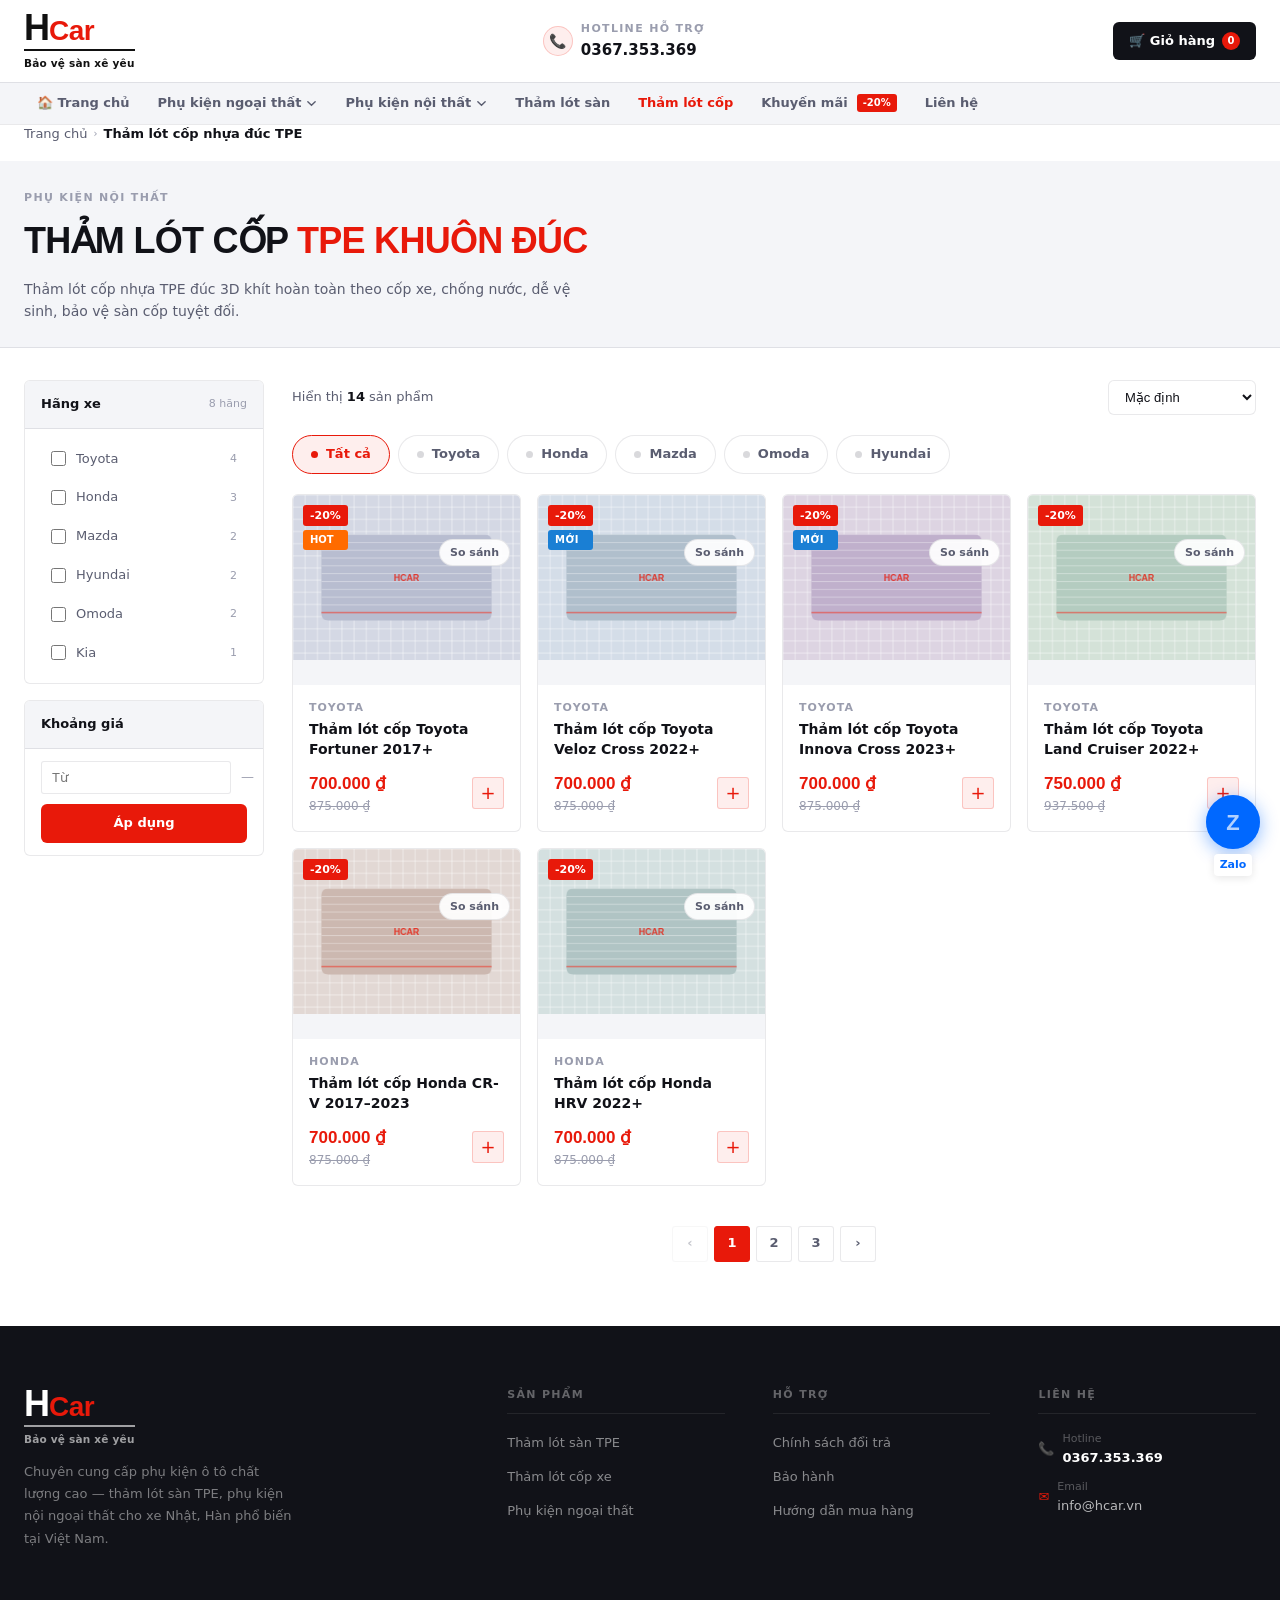
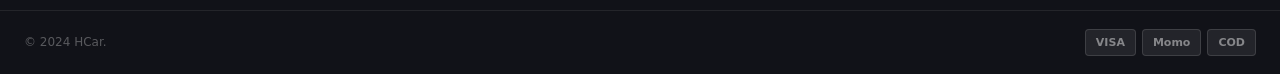
==== categories/tham-lot-cop-nhua-duc-tpe.html @ 47a34ccf "feat: implement all 8 feature improvements - #1/#6 Car finder widget on homepage: brand/model dropdo" ====
<!DOCTYPE html>
<html lang="vi">
<head>
  <meta charset="UTF-8">
  <meta name="viewport" content="width=device-width, initial-scale=1.0">
  <title>Thảm lót cốp nhựa đúc TPE — HCar</title>
  <link rel="stylesheet" href="../styles.css">
</head>
<body>

<header id="header">
  <div class="header-top">
    <a href="../index.html" class="logo"><div class="logo-wordmark"><span class="logo-h">H</span><span class="logo-car">Car</span></div><div class="logo-rule"></div><div class="logo-tagline">Bảo vệ sàn xê yêu</div></a>
    <div class="header-contact"><div class="header-contact-icon">📞</div><div><div class="label">Hotline hỗ trợ</div><strong>0367.353.369</strong></div></div>
    <div class="header-actions"><a href="#" class="btn-cart">🛒 Giỏ hàng <span class="cart-count">0</span></a></div>
  </div>
  <nav class="nav-bar">
    <div class="nav-inner">
      <div class="nav-item"><a href="../index.html" class="nav-link">🏠 Trang chủ</a></div>
      <div class="nav-item">
        <a href="../categories/phu-kien-ngoai-that-o-to.html" class="nav-link">Phụ kiện ngoại thất <svg class="nav-chevron" width="11" height="11" viewBox="0 0 12 12" fill="none" stroke="currentColor" stroke-width="1.5" stroke-linecap="round"><path d="M2 4l4 4 4-4"/></svg></a>
        <div class="nav-dropdown"><a href="../categories/phu-kien-ngoai-that-o-to.html"><span class="brand-dot"></span>Tất cả ngoại thất</a><a href="#"><span class="brand-dot"></span>Bộ body kit</a><a href="#"><span class="brand-dot"></span>Đèn LED ngoại thất</a></div>
      </div>
      <div class="nav-item">
        <a href="../categories/tham-lot-san-nhua-duc-tpe.html" class="nav-link">Phụ kiện nội thất <svg class="nav-chevron" width="11" height="11" viewBox="0 0 12 12" fill="none" stroke="currentColor" stroke-width="1.5" stroke-linecap="round"><path d="M2 4l4 4 4-4"/></svg></a>
        <div class="nav-dropdown"><a href="../categories/tham-lot-san-nhua-duc-tpe.html"><span class="brand-dot"></span>Thảm lót sàn TPE</a><a href="../categories/tham-lot-cop-nhua-duc-tpe.html"><span class="brand-dot"></span>Thảm lót cốp xe</a><a href="#"><span class="brand-dot"></span>Bọc vô-lăng & ghế</a></div>
      </div>
      <div class="nav-item"><a href="../categories/tham-lot-san-nhua-duc-tpe.html" class="nav-link">Thảm lót sàn</a></div>
      <div class="nav-item"><a href="../categories/tham-lot-cop-nhua-duc-tpe.html" class="nav-link active">Thảm lót cốp</a></div>
      <div class="nav-item"><a href="#" class="nav-link">Khuyến mãi <span class="nav-sale-badge">-20%</span></a></div>
      <div class="nav-item"><a href="#" class="nav-link">Liên hệ</a></div>
    </div>
  </nav>
</header>

<main class="page-body">
  <div class="container">
    <nav class="breadcrumb">
      <a href="../index.html">Trang chủ</a><span class="breadcrumb-sep">›</span>
      <span class="breadcrumb-current">Thảm lót cốp nhựa đúc TPE</span>
    </nav>
  </div>

  <div style="background:var(--surface);border-bottom:1.5px solid var(--border);padding:28px 0 24px;">
    <div class="container">
      <div class="label" style="margin-bottom:6px;">Phụ kiện nội thất</div>
      <h1 style="font-family:'Arial Black',sans-serif;font-weight:900;font-size:clamp(24px,3vw,36px);letter-spacing:-0.02em;text-transform:uppercase;color:var(--text);">
        Thảm lót cốp <span style="color:var(--accent);">TPE khuôn đúc</span>
      </h1>
      <p style="color:var(--text-dim);font-size:14px;margin-top:8px;max-width:560px;">
        Thảm lót cốp nhựa TPE đúc 3D khít hoàn toàn theo cốp xe, chống nước, dễ vệ sinh, bảo vệ sàn cốp tuyệt đối.
      </p>
    </div>
  </div>

  <div class="section" style="padding-top:32px;">
    <div class="category-layout">
      <aside class="sidebar">
        <div class="sidebar-block">
          <div class="sidebar-block-head">Hãng xe <span style="font-size:11px;color:var(--text-faint);font-weight:400;">8 hãng</span></div>
          <div class="sidebar-block-body">
            <div class="filter-list" id="brand-filter">
              <label class="filter-item"><input type="checkbox" value="Toyota"> Toyota <span class="filter-count">4</span></label>
              <label class="filter-item"><input type="checkbox" value="Honda"> Honda <span class="filter-count">3</span></label>
              <label class="filter-item"><input type="checkbox" value="Mazda"> Mazda <span class="filter-count">2</span></label>
              <label class="filter-item"><input type="checkbox" value="Hyundai"> Hyundai <span class="filter-count">2</span></label>
              <label class="filter-item"><input type="checkbox" value="Omoda"> Omoda <span class="filter-count">2</span></label>
              <label class="filter-item"><input type="checkbox" value="Kia"> Kia <span class="filter-count">1</span></label>
            </div>
          </div>
        </div>
        <div class="sidebar-block">
          <div class="sidebar-block-head">Khoảng giá</div>
          <div class="sidebar-block-body">
            <div class="price-range">
              <input type="number" class="price-input" placeholder="Từ">
              <span class="price-sep">—</span>
              <input type="number" class="price-input" placeholder="Đến">
            </div>
            <button class="btn-filter">Áp dụng</button>
          </div>
        </div>
      </aside>

      <div>
        <div class="category-toolbar">
          <div class="result-count">Hiển thị <strong id="product-count">8</strong> sản phẩm</div>
          <select class="sort-select" id="sort-select">
            <option value="default">Mặc định</option><option value="price-asc">Giá: Thấp → Cao</option><option value="price-desc">Giá: Cao → Thấp</option><option value="newest">Mới nhất</option><option value="popular">Bán chạy nhất</option>
          </select>
        </div>
        <div style="display:flex;gap:8px;flex-wrap:wrap;margin-bottom:20px;" id="brand-chips">
          <button class="brand-chip active" onclick="filterBrand(this,'all')"><span class="dot"></span>Tất cả</button>
          <button class="brand-chip" onclick="filterBrand(this,'Toyota')"><span class="dot"></span>Toyota</button>
          <button class="brand-chip" onclick="filterBrand(this,'Honda')"><span class="dot"></span>Honda</button>
          <button class="brand-chip" onclick="filterBrand(this,'Mazda')"><span class="dot"></span>Mazda</button>
          <button class="brand-chip" onclick="filterBrand(this,'Omoda')"><span class="dot"></span>Omoda</button>
          <button class="brand-chip" onclick="filterBrand(this,'Hyundai')"><span class="dot"></span>Hyundai</button>
        </div>
        <div class="products-grid" id="cop-grid"></div>
        <div class="pagination" id="pagination"></div>
      </div>
    </div>
  </div>
</main>

<footer id="footer">
  <div class="footer-main">
    <div class="footer-brand">
      <a href="../index.html" class="logo footer-logo"><div class="logo-wordmark"><span class="logo-h">H</span><span class="logo-car">Car</span></div><div class="logo-rule"></div><div class="logo-tagline">Bảo vệ sàn xê yêu</div></a>
      <p>Chuyên cung cấp phụ kiện ô tô chất lượng cao — thảm lót sàn TPE, phụ kiện nội ngoại thất cho xe Nhật, Hàn phổ biến tại Việt Nam.</p>
    </div>
    <div class="footer-col"><h4>Sản phẩm</h4><ul><li><a href="../categories/tham-lot-san-nhua-duc-tpe.html">Thảm lót sàn TPE</a></li><li><a href="../categories/tham-lot-cop-nhua-duc-tpe.html">Thảm lót cốp xe</a></li><li><a href="../categories/phu-kien-ngoai-that-o-to.html">Phụ kiện ngoại thất</a></li></ul></div>
    <div class="footer-col"><h4>Hỗ trợ</h4><ul><li><a href="#">Chính sách đổi trả</a></li><li><a href="#">Bảo hành</a></li><li><a href="#">Hướng dẫn mua hàng</a></li></ul></div>
    <div class="footer-col"><h4>Liên hệ</h4><ul><li><div class="footer-contact-row"><span class="icon">📞</span><div><div class="lbl">Hotline</div><strong>0367.353.369</strong></div></div></li><li><div class="footer-contact-row"><span class="icon">✉️</span><div><div class="lbl">Email</div>info@hcar.vn</div></div></li></ul></div>
  </div>
  <div class="footer-bottom"><div class="footer-bottom-inner"><div class="footer-copy">© 2024 HCar.</div><div class="footer-badges"><span class="payment-badge">VISA</span><span class="payment-badge">Momo</span><span class="payment-badge">COD</span></div></div></div>
</footer>

<script>
const PRODUCTS=[
  {name:'Thảm lót cốp Toyota Fortuner 2017+',brand:'Toyota',priceNum:700000,price:'700.000',old:'875.000',sale:20,hot:true,newBadge:false,slug:'tham-lot-cop-nhua-duc-tpe-toyota-fortuner'},
  {name:'Thảm lót cốp Toyota Veloz Cross 2022+',brand:'Toyota',priceNum:700000,price:'700.000',old:'875.000',sale:20,hot:false,newBadge:true,slug:'tham-lot-cop-nhua-duc-tpe-toyota-veloz-cross'},
  {name:'Thảm lót cốp Toyota Innova Cross 2023+',brand:'Toyota',priceNum:700000,price:'700.000',old:'875.000',sale:20,hot:false,newBadge:true,slug:'tham-lot-cop-nhua-duc-tpe-toyota-innova-cross'},
  {name:'Thảm lót cốp Toyota Land Cruiser 2022+',brand:'Toyota',priceNum:750000,price:'750.000',old:'937.500',sale:20,hot:false,newBadge:false,slug:'tham-lot-cop-nhua-duc-tpe-toyota-land-cruiser'},
  {name:'Thảm lót cốp Honda CR-V 2017–2023',brand:'Honda',priceNum:700000,price:'700.000',old:'875.000',sale:20,hot:false,newBadge:false,slug:'tham-lot-cop-nhua-duc-tpe-honda-crv'},
  {name:'Thảm lót cốp Honda HRV 2022+',brand:'Honda',priceNum:700000,price:'700.000',old:'875.000',sale:20,hot:false,newBadge:false,slug:'tham-lot-cop-nhua-duc-tpe-honda-hrv'},
  {name:'Thảm lót cốp Honda City 2021+',brand:'Honda',priceNum:650000,price:'650.000',old:'812.500',sale:20,hot:false,newBadge:true,slug:'tham-lot-cop-nhua-duc-tpe-honda-city'},
  {name:'Thảm lót cốp Mazda CX-5 2018–2024',brand:'Mazda',priceNum:700000,price:'700.000',old:'875.000',sale:20,hot:false,newBadge:false,slug:'tham-lot-cop-nhua-duc-tpe-mazda-cx5'},
  {name:'Thảm lót cốp Mazda CX-8 2019+',brand:'Mazda',priceNum:750000,price:'750.000',old:'937.500',sale:20,hot:false,newBadge:false,slug:'tham-lot-cop-nhua-duc-tpe-mazda-cx8'},
  {name:'Thảm lót cốp Hyundai Tucson NX4',brand:'Hyundai',priceNum:700000,price:'700.000',old:'875.000',sale:20,hot:false,newBadge:true,slug:'tham-lot-cop-nhua-duc-tpe-hyundai-tucson'},
  {name:'Thảm lót cốp Hyundai Santa Fe 2021+',brand:'Hyundai',priceNum:700000,price:'700.000',old:'875.000',sale:20,hot:false,newBadge:false,slug:'tham-lot-cop-nhua-duc-tpe-hyundai-santa-fe'},
  {name:'Thảm lót cốp Omoda C5 2023+',brand:'Omoda',priceNum:700000,price:'700.000',old:'875.000',sale:20,hot:false,newBadge:true,slug:'tham-lot-cop-nhua-duc-tpe-omoda-c5'},
  {name:'Thảm ốp lưng Omoda C5 2023+',brand:'Omoda',priceNum:700000,price:'700.000',old:'875.000',sale:20,hot:false,newBadge:true,slug:'tham-op-lung-nhua-duc-tpe-omoda-c5'},
  {name:'Thảm lót cốp Kia Sportage NQ5 2023+',brand:'Kia',priceNum:700000,price:'700.000',old:'875.000',sale:20,hot:false,newBadge:true,slug:'tham-lot-cop-nhua-duc-tpe-kia-sportage'},
];
const PAGE_SIZE=6;
const COLORS=[['#D4D8E4','#B8BDD0'],['#D4DDE8','#B0BFCC'],['#DDD4E2','#C0B0CC'],['#D4E2D8','#B4CCC0'],['#E2D8D4','#CCB8B0'],['#D4E0E0','#B0C4C4'],['#E2D4D4','#CCB0B0'],['#D4D8E8','#B4BCCC'],['#E4D8D4','#CCB4B0'],['#D8E4D4','#B4CCA8'],['#D8D4E4','#B8B0CC'],['#E4E4D4','#CCCCA8'],['#D4E4E4','#B0CCCC'],['#E4D4E4','#CCB0CC']];
function drawMat(c,cols){const ctx=c.getContext('2d');const W=c.width,H=c.height;const[bg,mat]=cols;ctx.fillStyle=bg;ctx.fillRect(0,0,W,H);ctx.strokeStyle='rgba(255,255,255,0.5)';ctx.lineWidth=1;for(let x=0;x<W;x+=14){ctx.beginPath();ctx.moveTo(x,0);ctx.lineTo(x,H);ctx.stroke();}for(let y=0;y<H;y+=14){ctx.beginPath();ctx.moveTo(0,y);ctx.lineTo(W,y);ctx.stroke();}const rw=W*.75,rh=H*.52,rx=(W-rw)/2,ry=(H-rh)/2,r=8;ctx.beginPath();ctx.moveTo(rx+r,ry);ctx.lineTo(rx+rw-r,ry);ctx.quadraticCurveTo(rx+rw,ry,rx+rw,ry+r);ctx.lineTo(rx+rw,ry+rh-r);ctx.quadraticCurveTo(rx+rw,ry+rh,rx+rw-r,ry+rh);ctx.lineTo(rx+r,ry+rh);ctx.quadraticCurveTo(rx,ry+rh,rx,ry+rh-r);ctx.lineTo(rx,ry+r);ctx.quadraticCurveTo(rx,ry,rx+r,ry);ctx.closePath();ctx.fillStyle=mat;ctx.fill();ctx.save();ctx.clip();ctx.strokeStyle='rgba(255,255,255,0.4)';ctx.lineWidth=1;for(let y2=ry;y2<ry+rh;y2+=9){ctx.beginPath();ctx.moveTo(rx,y2);ctx.lineTo(rx+rw,y2);ctx.stroke();}ctx.restore();ctx.strokeStyle='rgba(232,25,10,0.6)';ctx.lineWidth=1.5;ctx.stroke();ctx.fillStyle='rgba(232,25,10,0.8)';ctx.font='bold 10px Arial Black,sans-serif';ctx.textAlign='center';ctx.fillText('HCAR',W/2,H/2+4);}

const grid=document.getElementById('cop-grid');
const pagDiv=document.getElementById('pagination');
let selectedBrands=new Set();
let currentSort='default';
let priceMin=0,priceMax=Infinity;
let currentPage=1;
let compareList=[];

function getFiltered(){
  let list=PRODUCTS.filter(p=>{
    const brandOk=selectedBrands.size===0||selectedBrands.has(p.brand);
    const priceOk=p.priceNum>=priceMin&&p.priceNum<=priceMax;
    return brandOk&&priceOk;
  });
  if(currentSort==='price-asc') list=[...list].sort((a,b)=>a.priceNum-b.priceNum);
  else if(currentSort==='price-desc') list=[...list].sort((a,b)=>b.priceNum-a.priceNum);
  else if(currentSort==='newest') list=[...list].sort((a,b)=>(b.newBadge?1:0)-(a.newBadge?1:0));
  else if(currentSort==='popular') list=[...list].sort((a,b)=>(b.hot?1:0)-(a.hot?1:0));
  return list;
}

function renderPage(page){
  currentPage=page;
  const filtered=getFiltered();
  const totalPages=Math.max(1,Math.ceil(filtered.length/PAGE_SIZE));
  if(currentPage>totalPages) currentPage=totalPages;
  const slice=filtered.slice((currentPage-1)*PAGE_SIZE,currentPage*PAGE_SIZE);
  grid.innerHTML='';
  slice.forEach((p,i)=>{
    const card=document.createElement('a');card.className='product-card';card.href='../products/san-pham.html?slug='+p.slug;card.setAttribute('aria-label',p.name);
    card.innerHTML=`<div class="product-img"><canvas width="260" height="190" aria-hidden="true"></canvas><div class="badge-wrap"><span class="badge-sale">-${p.sale}%</span>${p.hot?'<span class="badge-hot">HOT</span>':''}${p.newBadge?'<span class="badge-new">MỚI</span>':''}</div></div><div class="product-body"><div class="product-brand">${p.brand}</div><div class="product-name">${p.name}</div><div class="product-price-row"><div><div class="p-price-main">${p.price} ₫</div><div class="p-price-old">${p.old} ₫</div></div><button class="btn-add" onclick="event.preventDefault();this.textContent='✓';this.style.background='var(--accent)';this.style.color='#fff';setTimeout(()=>{this.textContent='+';this.style.background='';this.style.color='';},1200)">+</button></div></div>`;
    grid.appendChild(card);const cv=card.querySelector('canvas');cv.width=260;cv.height=190;drawMat(cv,COLORS[((currentPage-1)*PAGE_SIZE+i)%COLORS.length]);
    const cmpW=document.createElement('div');cmpW.className='card-compare-wrap';
    const cmpCb=document.createElement('input');cmpCb.type='checkbox';cmpCb.className='card-compare-check';cmpCb.id='cmp-'+p.slug;cmpCb.checked=compareList.some(c=>c.slug===p.slug);
    cmpCb.addEventListener('change',()=>toggleCompare(p.slug,p.name,p.price));cmpCb.addEventListener('click',e=>e.stopPropagation());
    const cmpLbl=document.createElement('label');cmpLbl.className='card-compare-label';cmpLbl.setAttribute('for','cmp-'+p.slug);cmpLbl.textContent='So sánh';cmpLbl.addEventListener('click',e=>e.stopPropagation());
    cmpW.appendChild(cmpCb);cmpW.appendChild(cmpLbl);card.appendChild(cmpW);
  });
  document.getElementById('product-count').textContent=filtered.length;
  renderPagination(totalPages);
  window.scrollTo({top:document.getElementById('cop-grid').getBoundingClientRect().top+window.scrollY-100,behavior:'smooth'});
}

function renderPagination(totalPages){
  pagDiv.innerHTML='';
  const prev=document.createElement('button');prev.className='page-btn';prev.textContent='‹';
  prev.disabled=currentPage===1;prev.onclick=()=>renderPage(currentPage-1);pagDiv.appendChild(prev);
  const maxShow=5,half=Math.floor(maxShow/2);
  let start=Math.max(1,currentPage-half),end=Math.min(totalPages,start+maxShow-1);
  if(end-start<maxShow-1) start=Math.max(1,end-maxShow+1);
  if(start>1){const b=document.createElement('button');b.className='page-btn';b.textContent='1';b.onclick=()=>renderPage(1);pagDiv.appendChild(b);if(start>2){const e=document.createElement('span');e.className='page-btn';e.textContent='…';e.style.pointerEvents='none';pagDiv.appendChild(e);}}
  for(let i=start;i<=end;i++){const b=document.createElement('button');b.className='page-btn'+(i===currentPage?' active':'');b.textContent=i;const pg=i;b.onclick=()=>renderPage(pg);pagDiv.appendChild(b);}
  if(end<totalPages){if(end<totalPages-1){const e=document.createElement('span');e.className='page-btn';e.textContent='…';e.style.pointerEvents='none';pagDiv.appendChild(e);}const b=document.createElement('button');b.className='page-btn';b.textContent=totalPages;b.onclick=()=>renderPage(totalPages);pagDiv.appendChild(b);}
  const next=document.createElement('button');next.className='page-btn';next.textContent='›';
  next.disabled=currentPage===totalPages;next.onclick=()=>renderPage(currentPage+1);pagDiv.appendChild(next);
}

function syncChips(){
  document.querySelectorAll('#brand-chips .brand-chip').forEach(btn=>{
    if(selectedBrands.size===0) btn.classList.toggle('active',btn.dataset.brand==='all');
    else if(selectedBrands.size===1) btn.classList.toggle('active',selectedBrands.has(btn.dataset.brand));
    else btn.classList.remove('active');
  });
}

function filterBrand(btn,brand){
  if(brand==='all'){selectedBrands.clear();document.querySelectorAll('#brand-filter input').forEach(cb=>cb.checked=false);}
  else{selectedBrands.clear();selectedBrands.add(brand);document.querySelectorAll('#brand-filter input').forEach(cb=>{cb.checked=cb.value===brand;});}
  syncChips();renderPage(1);
}

document.querySelectorAll('#brand-chips .brand-chip').forEach(btn=>{
  const m=btn.getAttribute('onclick').match(/'([^']+)'\)$/);
  btn.dataset.brand=m?m[1]:'all';
});

document.querySelectorAll('#brand-filter input').forEach(cb=>{
  cb.addEventListener('change',()=>{
    if(cb.checked) selectedBrands.add(cb.value); else selectedBrands.delete(cb.value);
    syncChips();renderPage(1);
  });
});

document.getElementById('sort-select').addEventListener('change',function(){currentSort=this.value;renderPage(1);});

document.querySelector('.btn-filter').addEventListener('click',()=>{
  const inputs=document.querySelectorAll('.price-input');
  priceMin=parseInt(inputs[0].value.replace(/\./g,''))||0;
  priceMax=parseInt(inputs[1].value.replace(/\./g,''))||Infinity;
  renderPage(1);
});

renderPage(1);
const header=document.getElementById('header');
window.addEventListener('scroll',()=>header.classList.toggle('scrolled',window.scrollY>40),{passive:true});

/* #5 Comparison */
function toggleCompare(slug,name,price){
  const idx=compareList.findIndex(c=>c.slug===slug);
  if(idx>=0){compareList.splice(idx,1);}
  else{if(compareList.length>=3){alert('Chỉ so sánh tối đa 3 sản phẩm');const cb=document.getElementById('cmp-'+slug);if(cb)cb.checked=false;return;}compareList.push({slug,name,price});}
  updateCompareBar();
}
function updateCompareBar(){
  const bar=document.getElementById('compare-bar');if(!bar)return;
  if(compareList.length===0){bar.style.display='none';return;}
  bar.style.display='flex';
  document.getElementById('compare-slots').innerHTML=compareList.map(c=>`<div class="compare-slot">${c.name.slice(0,35)}&hellip;<button onclick="event.stopPropagation();removeCmp('${c.slug}')" style="margin-left:6px;background:none;border:none;cursor:pointer;color:#aaa;font-size:14px;padding:0;">×</button></div>`).join('');
}
function removeCmp(slug){compareList=compareList.filter(c=>c.slug!==slug);const cb=document.getElementById('cmp-'+slug);if(cb)cb.checked=false;updateCompareBar();}
function clearCompare(){compareList=[];document.querySelectorAll('.card-compare-check').forEach(cb=>cb.checked=false);updateCompareBar();}
function openCompareModal(){
  if(compareList.length<2){alert('Chọn ít nhất 2 sản phẩm để so sánh');return;}
  const prods=compareList.map(c=>PRODUCTS.find(p=>p.slug===c.slug)).filter(Boolean);
  const fields=[['Hãng xe',p=>p.brand],['Giá bán',p=>p.price+' ₫'],['Giá gốc',p=>p.old+' ₫'],['Đánh giá',p=>p.rating],['Đã bán',p=>p.sold]];
  const thead='<tr><th>Thông số</th>'+prods.map(p=>`<th><a href="../products/san-pham.html?slug=${p.slug}" style="color:var(--accent);text-decoration:none;font-size:13px;">${p.name.slice(0,40)}</a></th>`).join('')+'</tr>';
  const tbody=fields.map(([lbl,fn])=>`<tr><td><strong>${lbl}</strong></td>${prods.map(p=>`<td>${fn(p)}</td>`).join('')}</tr>`).join('');
  document.getElementById('compare-table-wrap').innerHTML=`<div style="overflow-x:auto"><table class="compare-table"><thead>${thead}</thead><tbody>${tbody}</tbody></table></div>`;
  document.getElementById('compare-modal').style.display='flex';
}
function closeCompareModal(){document.getElementById('compare-modal').style.display='none';}
</script>

<!-- #5 Compare Bar -->
<div class="compare-bar" id="compare-bar" style="display:none;">
  <div style="display:flex;gap:8px;align-items:center;flex:1;overflow-x:auto;min-width:0;">
    <span style="font-weight:700;font-size:13px;white-space:nowrap;">So sánh:</span>
    <div id="compare-slots" style="display:flex;gap:8px;flex-wrap:wrap;"></div>
  </div>
  <button class="compare-btn" onclick="openCompareModal()">So sánh →</button>
  <button onclick="clearCompare()" style="background:none;border:none;color:#aaa;font-size:22px;cursor:pointer;padding:0 4px;line-height:1;">×</button>
</div>

<!-- #5 Compare Modal -->
<div class="compare-modal-overlay" id="compare-modal" style="display:none;" onclick="if(event.target===this) closeCompareModal()">
  <div style="background:#fff;border-radius:16px;padding:28px;max-width:860px;width:100%;max-height:85vh;overflow-y:auto;position:relative;">
    <button onclick="closeCompareModal()" style="position:absolute;top:12px;right:16px;background:none;border:none;font-size:22px;cursor:pointer;color:#aaa;">×</button>
    <h3 style="font-size:18px;font-weight:900;margin:0 0 20px;font-family:'Arial Black',sans-serif;">So sánh sản phẩm</h3>
    <div id="compare-table-wrap"></div>
  </div>
</div>

<!-- #7 Zalo Widget -->
<a href="https://zalo.me/0367353369" target="_blank" rel="noopener" class="zalo-float" aria-label="Chat Zalo với HCar">
  <div class="zalo-float-pulse"></div>
  <div class="zalo-float-btn">Z</div>
  <div class="zalo-float-label">Zalo</div>
</a>
</body>
</html>
---- styles.css ----
/* ══════════════════════════════════════════════
   HCAR — Shared Stylesheet
   ══════════════════════════════════════════════ */

/* ── TOKENS ─────────────────────────────────── */
:root {
  --ground:       #FFFFFF;
  --surface:      #F4F5F8;
  --surface-hi:   #EAEDF4;
  --text:         #111218;
  --text-dim:     #5A5D70;
  --text-faint:   #9A9DAE;
  --accent:       #E8190A;
  --accent-glow:  rgba(232,25,10,0.13);
  --accent-dim:   rgba(232,25,10,0.07);
  --teal:         #1A7FD4;
  --orange:       #FF6B00;
  --border:       rgba(17,18,36,0.09);
  --border-hi:    rgba(17,18,36,0.16);
  --radius-sm:    3px;
  --radius:       6px;
  --radius-lg:    12px;
  --ease:         cubic-bezier(.25,.46,.45,.94);
  --shadow-card:  0 2px 12px rgba(17,18,36,0.08);
  --shadow-hover: 0 8px 28px rgba(17,18,36,0.14);
}

/* ── RESET ───────────────────────────────────── */
*, *::before, *::after { box-sizing: border-box; margin: 0; padding: 0; }
html { scroll-behavior: smooth; }
body {
  background: var(--ground);
  color: var(--text);
  font-family: -apple-system, 'Segoe UI', system-ui, sans-serif;
  font-size: 15px;
  line-height: 1.6;
  overflow-x: hidden;
}
a { color: inherit; text-decoration: none; }
img { max-width: 100%; display: block; }
button { cursor: pointer; border: none; background: none; font: inherit; color: inherit; }
ul { list-style: none; }
:focus-visible { outline: 2px solid var(--accent); outline-offset: 3px; }
::-webkit-scrollbar { width: 6px; background: var(--surface); }
::-webkit-scrollbar-thumb { background: var(--surface-hi); border-radius: 3px; }
@media (prefers-reduced-motion: reduce) {
  *, *::before, *::after { animation: none !important; transition: none !important; }
}

/* ── TYPOGRAPHY UTILITIES ────────────────────── */
.label {
  font-size: 11px;
  font-weight: 700;
  letter-spacing: 0.12em;
  text-transform: uppercase;
  color: var(--text-faint);
}

/* ── LOGO ─────────────────────────────────────── */
.logo {
  display: inline-flex;
  flex-direction: column;
  align-items: flex-start;
  text-decoration: none;
  flex-shrink: 0;
}
.logo-wordmark { display: flex; align-items: baseline; line-height: 1; }
.logo-h {
  font-family: 'Arial Black', Impact, sans-serif;
  font-weight: 900;
  font-size: 36px;
  color: #111111;
  letter-spacing: -1px;
  line-height: 1;
}
.logo-car {
  font-family: 'Arial Black', Impact, sans-serif;
  font-weight: 900;
  font-size: 28px;
  color: var(--accent);
  letter-spacing: -0.5px;
  line-height: 1;
}
.logo-rule { width: 100%; height: 2px; background: #111111; margin: 3px 0 4px; }
.logo-tagline {
  font-size: 10.5px;
  font-weight: 700;
  color: #111111;
  letter-spacing: 0.02em;
  text-align: center;
  width: 100%;
}

/* ── BUTTONS ──────────────────────────────────── */
.btn-primary {
  display: inline-flex;
  align-items: center;
  gap: 8px;
  background: var(--accent);
  color: #fff;
  padding: 13px 26px;
  border-radius: var(--radius);
  font-size: 14px;
  font-weight: 800;
  letter-spacing: 0.03em;
  text-transform: uppercase;
  transition: transform 0.2s var(--ease), box-shadow 0.2s var(--ease);
}
.btn-primary:hover {
  transform: translateY(-2px);
  box-shadow: 0 8px 24px rgba(232,25,10,0.35);
}
.btn-secondary {
  display: inline-flex;
  align-items: center;
  gap: 8px;
  background: transparent;
  color: var(--text);
  padding: 12px 24px;
  border-radius: var(--radius);
  border: 1.5px solid var(--border-hi);
  font-size: 14px;
  font-weight: 600;
  transition: border-color 0.2s, background 0.2s;
}
.btn-secondary:hover { border-color: var(--text-dim); background: var(--surface); }
.btn-outline-red {
  display: inline-flex;
  align-items: center;
  gap: 8px;
  background: transparent;
  color: var(--accent);
  padding: 11px 22px;
  border-radius: var(--radius);
  border: 1.5px solid var(--accent);
  font-size: 14px;
  font-weight: 700;
  transition: background 0.2s, color 0.2s;
}
.btn-outline-red:hover { background: var(--accent); color: #fff; }

/* ── BADGES ───────────────────────────────────── */
.badge-sale {
  display: inline-block;
  background: var(--accent);
  color: #fff;
  font-size: 11px;
  font-weight: 800;
  padding: 2px 7px;
  border-radius: 3px;
}
.badge-new {
  display: inline-block;
  background: var(--teal);
  color: #fff;
  font-size: 10px;
  font-weight: 800;
  padding: 2px 7px;
  border-radius: 3px;
  letter-spacing: 0.05em;
}
.badge-hot {
  display: inline-block;
  background: var(--orange);
  color: #fff;
  font-size: 10px;
  font-weight: 800;
  padding: 2px 7px;
  border-radius: 3px;
}

/* ── HEADER ───────────────────────────────────── */
#header {
  position: fixed;
  top: 0; left: 0; right: 0;
  z-index: 100;
  background: rgba(255,255,255,0.96);
  backdrop-filter: blur(12px);
  border-bottom: 1px solid var(--border);
  transition: box-shadow 0.3s var(--ease);
}
#header.scrolled { box-shadow: 0 4px 20px rgba(17,18,36,0.08); }
.header-top {
  display: flex;
  align-items: center;
  justify-content: space-between;
  max-width: 1280px;
  margin: 0 auto;
  padding: 10px 24px;
  gap: 24px;
}
.header-contact { display: flex; align-items: center; gap: 8px; font-size: 13px; color: var(--text-dim); }
.header-contact strong { color: var(--text); font-size: 15px; }
.header-contact-icon {
  width: 30px; height: 30px;
  background: var(--accent-dim);
  border: 1px solid rgba(232,25,10,0.2);
  border-radius: 50%;
  display: flex; align-items: center; justify-content: center;
  font-size: 14px;
}
.header-actions { display: flex; align-items: center; gap: 8px; }
.btn-cart {
  display: flex;
  align-items: center;
  gap: 7px;
  background: var(--text);
  color: #fff;
  padding: 9px 16px;
  border-radius: var(--radius);
  font-size: 13px;
  font-weight: 700;
  transition: background 0.2s;
  text-decoration: none;
}
.btn-cart:hover { background: var(--accent); }
.cart-count {
  background: var(--accent);
  color: #fff;
  width: 18px; height: 18px;
  border-radius: 50%;
  font-size: 10px;
  font-weight: 900;
  display: flex; align-items: center; justify-content: center;
  transition: background 0.2s;
}
.btn-cart:hover .cart-count { background: rgba(255,255,255,0.25); }

/* ── NAV ──────────────────────────────────────── */
.nav-bar { border-top: 1px solid var(--border); background: var(--surface); }
.nav-inner {
  max-width: 1280px;
  margin: 0 auto;
  padding: 0 24px;
  display: flex;
  align-items: center;
  gap: 2px;
}
.nav-item { position: relative; }
.nav-link {
  display: flex;
  align-items: center;
  gap: 5px;
  padding: 10px 13px;
  font-size: 13px;
  font-weight: 600;
  color: var(--text-dim);
  white-space: nowrap;
  transition: color 0.2s;
}
.nav-link:hover { color: var(--text); }
.nav-link.active { color: var(--accent); }
.nav-link .nav-chevron { transition: transform 0.2s; }
.nav-item:hover .nav-chevron { transform: rotate(180deg); }
.nav-dropdown {
  position: absolute;
  top: 100%; left: 0;
  min-width: 220px;
  background: var(--ground);
  border: 1px solid var(--border-hi);
  border-radius: var(--radius);
  box-shadow: 0 16px 40px rgba(17,18,36,0.14);
  opacity: 0;
  transform: translateY(-6px);
  pointer-events: none;
  transition: opacity 0.18s var(--ease), transform 0.18s var(--ease);
  z-index: 200;
  overflow: hidden;
}
.nav-item:hover .nav-dropdown { opacity: 1; transform: translateY(0); pointer-events: auto; }
.nav-dropdown a {
  display: flex;
  align-items: center;
  gap: 10px;
  padding: 10px 16px;
  font-size: 13px;
  color: var(--text-dim);
  border-bottom: 1px solid var(--border);
  transition: background 0.15s, color 0.15s;
}
.nav-dropdown a:last-child { border-bottom: none; }
.nav-dropdown a:hover { background: var(--accent-dim); color: var(--accent); }
.nav-dropdown .brand-dot {
  width: 6px; height: 6px;
  background: var(--accent);
  border-radius: 50%;
  flex-shrink: 0;
}
.nav-sale-badge {
  display: inline-block;
  background: var(--accent);
  color: #fff;
  font-size: 10px;
  font-weight: 800;
  padding: 1px 6px;
  border-radius: 3px;
  margin-left: 4px;
}

/* ── TRUST BAR ────────────────────────────────── */
.trust-bar { background: var(--text); padding: 13px 24px; }
.trust-inner {
  max-width: 1280px;
  margin: 0 auto;
  display: flex;
  align-items: center;
  justify-content: space-between;
  gap: 20px;
  flex-wrap: wrap;
}
.trust-item { display: flex; align-items: center; gap: 9px; font-size: 13px; font-weight: 600; color: rgba(255,255,255,0.85); }
.trust-icon {
  width: 30px; height: 30px;
  background: rgba(255,255,255,0.1);
  border-radius: var(--radius-sm);
  display: flex; align-items: center; justify-content: center;
  font-size: 15px; flex-shrink: 0;
}
.trust-sep { width: 1px; height: 26px; background: rgba(255,255,255,0.12); }
@media (max-width: 700px) { .trust-sep { display: none; } }

/* ── PAGE WRAPPER ─────────────────────────────── */
.page-body { padding-top: 108px; }
.container { max-width: 1280px; margin: 0 auto; padding: 0 24px; }
.section { max-width: 1280px; margin: 0 auto; padding: 64px 24px; }
.section-head { margin-bottom: 36px; }
.section-head .label { margin-bottom: 8px; }
.section-title {
  font-family: 'Arial Black', sans-serif;
  font-weight: 900;
  font-size: clamp(26px, 3.2vw, 38px);
  letter-spacing: -0.02em;
  text-transform: uppercase;
  line-height: 1.05;
  color: var(--text);
}
.section-title .accent { color: var(--accent); }
.section-divider { width: 36px; height: 3px; background: var(--accent); border-radius: 2px; margin-top: 14px; }
.section-head-row { display: flex; align-items: flex-end; justify-content: space-between; gap: 20px; }
.view-all {
  display: inline-flex;
  align-items: center;
  gap: 6px;
  font-size: 13px;
  font-weight: 700;
  color: var(--accent);
  letter-spacing: 0.04em;
  text-transform: uppercase;
  flex-shrink: 0;
  transition: gap 0.2s;
}
.view-all:hover { gap: 10px; }

/* ── BREADCRUMB ───────────────────────────────── */
.breadcrumb {
  display: flex;
  align-items: center;
  gap: 6px;
  font-size: 13px;
  color: var(--text-faint);
  padding: 16px 0;
  flex-wrap: wrap;
}
.breadcrumb a { color: var(--text-dim); transition: color 0.2s; }
.breadcrumb a:hover { color: var(--accent); }
.breadcrumb-sep { color: var(--text-faint); font-size: 10px; }
.breadcrumb-current { color: var(--text); font-weight: 600; }

/* ── CATEGORIES CARD ──────────────────────────── */
.categories-grid {
  display: grid;
  grid-template-columns: repeat(4, 1fr);
  gap: 14px;
}
@media (max-width: 860px) { .categories-grid { grid-template-columns: repeat(2, 1fr); } }
@media (max-width: 480px) { .categories-grid { grid-template-columns: 1fr; } }
.cat-card {
  position: relative;
  background: var(--ground);
  border: 1.5px solid var(--border);
  border-radius: var(--radius);
  padding: 26px 20px;
  cursor: pointer;
  transition: border-color 0.2s, transform 0.2s, box-shadow 0.2s;
}
.cat-card:hover { border-color: var(--accent); transform: translateY(-3px); box-shadow: var(--shadow-hover); }
.cat-icon { font-size: 34px; margin-bottom: 12px; display: block; }
.cat-name { font-weight: 700; font-size: 15px; margin-bottom: 4px; }
.cat-count { font-size: 12px; color: var(--text-dim); }
.cat-arrow { position: absolute; top: 18px; right: 18px; color: var(--text-faint); font-size: 17px; transition: color 0.2s, transform 0.2s; }
.cat-card:hover .cat-arrow { color: var(--accent); transform: translate(2px, -2px); }

/* ── PRODUCT CARD ─────────────────────────────── */
.products-grid {
  display: grid;
  grid-template-columns: repeat(auto-fill, minmax(220px, 1fr));
  gap: 16px;
}
.product-card {
  background: var(--ground);
  border: 1.5px solid var(--border);
  border-radius: var(--radius);
  overflow: hidden;
  cursor: pointer;
  position: relative;
  transition: border-color 0.2s var(--ease), transform 0.2s var(--ease), box-shadow 0.2s var(--ease);
}
.product-card:hover { border-color: var(--border-hi); transform: translateY(-4px); box-shadow: var(--shadow-hover); }
.product-img { position: relative; height: 190px; background: var(--surface); overflow: hidden; }
.product-img canvas { width: 100%; height: 100%; display: block; }
.badge-wrap { position: absolute; top: 10px; left: 10px; display: flex; flex-direction: column; gap: 4px; }
.product-body { padding: 14px 16px; }
.product-brand { font-size: 11px; font-weight: 700; letter-spacing: 0.1em; text-transform: uppercase; color: var(--text-faint); margin-bottom: 4px; }
.product-name { font-size: 14px; font-weight: 600; line-height: 1.4; margin-bottom: 10px; color: var(--text); min-height: 40px; }
.product-price-row { display: flex; align-items: center; justify-content: space-between; gap: 8px; }
.p-price-main { font-family: 'Arial Black', sans-serif; font-size: 17px; font-weight: 900; color: var(--accent); }
.p-price-old { font-size: 12px; color: var(--text-faint); text-decoration: line-through; }
.btn-add {
  width: 32px; height: 32px;
  background: var(--accent-dim);
  border: 1.5px solid rgba(232,25,10,0.2);
  border-radius: var(--radius-sm);
  display: flex; align-items: center; justify-content: center;
  font-size: 18px; color: var(--accent); flex-shrink: 0;
  transition: background 0.2s, border-color 0.2s, color 0.2s;
}
.btn-add:hover { background: var(--accent); color: #fff; border-color: var(--accent); }

/* ── BRANDS ───────────────────────────────────── */
.brands-section { background: var(--surface); border-top: 1.5px solid var(--border); border-bottom: 1.5px solid var(--border); padding: 40px 24px; }
.brands-inner { max-width: 1280px; margin: 0 auto; }
.brands-label { text-align: center; margin-bottom: 24px; }
.brands-row { display: flex; align-items: center; justify-content: center; gap: 8px; flex-wrap: wrap; }
.brand-chip {
  display: inline-flex; align-items: center; gap: 8px;
  background: var(--ground); border: 1.5px solid var(--border);
  border-radius: 30px; padding: 8px 18px;
  font-size: 13px; font-weight: 700; color: var(--text-dim);
  cursor: pointer; font-family: inherit;
  transition: border-color 0.2s, color 0.2s, box-shadow 0.2s;
  text-decoration: none; white-space: nowrap;
}
.brand-chip:hover { border-color: var(--accent); color: var(--accent); box-shadow: 0 2px 12px rgba(232,25,10,0.1); }
.brand-chip.active { border-color: var(--accent); color: var(--accent); background: var(--accent-dim); }
.brand-chip .dot { width: 7px; height: 7px; background: var(--border-hi); border-radius: 50%; transition: background 0.2s; }
.brand-chip:hover .dot, .brand-chip.active .dot { background: var(--accent); }

/* ── COMMITMENTS ──────────────────────────────── */
.commit-section { background: var(--text); }
.commit-grid {
  display: grid;
  grid-template-columns: repeat(5, 1fr);
  gap: 1px;
  background: rgba(255,255,255,0.08);
}
@media (max-width: 900px) { .commit-grid { grid-template-columns: repeat(3, 1fr); } }
@media (max-width: 560px) { .commit-grid { grid-template-columns: repeat(2, 1fr); } }
.commit-item { background: var(--text); padding: 32px 20px; text-align: center; transition: background 0.2s; }
.commit-item:hover { background: #1E2030; }
.commit-icon-wrap {
  width: 50px; height: 50px;
  background: rgba(232,25,10,0.15); border: 1px solid rgba(232,25,10,0.3);
  border-radius: 50%; display: flex; align-items: center; justify-content: center;
  font-size: 22px; margin: 0 auto 14px;
}
.commit-title { font-size: 14px; font-weight: 700; margin-bottom: 5px; color: #fff; }
.commit-desc { font-size: 12px; color: rgba(255,255,255,0.5); line-height: 1.5; }

/* ── PROMO BANNER ─────────────────────────────── */
.promo-banner { background: var(--accent); padding: 18px 24px; text-align: center; }
.promo-inner { max-width: 1280px; margin: 0 auto; display: flex; align-items: center; justify-content: center; gap: 16px; flex-wrap: wrap; }
.promo-text { font-size: 15px; font-weight: 700; color: #fff; }
.promo-cta {
  display: inline-flex; align-items: center; gap: 6px;
  background: #fff; color: var(--accent);
  padding: 7px 16px; border-radius: var(--radius);
  font-size: 13px; font-weight: 800;
  transition: transform 0.2s;
}
.promo-cta:hover { transform: scale(1.04); }

/* ── FOOTER ───────────────────────────────────── */
#footer { background: var(--text); color: rgba(255,255,255,0.7); }
.footer-main {
  max-width: 1280px; margin: 0 auto;
  padding: 60px 24px 40px;
  display: grid;
  grid-template-columns: 2fr 1fr 1fr 1fr;
  gap: 48px;
}
@media (max-width: 860px) { .footer-main { grid-template-columns: 1fr 1fr; } }
@media (max-width: 560px) { .footer-main { grid-template-columns: 1fr; gap: 32px; } }
.footer-logo .logo-h { color: #fff; }
.footer-logo .logo-rule { background: rgba(255,255,255,0.6); }
.footer-logo .logo-tagline { color: rgba(255,255,255,0.6); }
.footer-brand p { color: rgba(255,255,255,0.45); font-size: 13px; line-height: 1.7; margin: 14px 0 20px; max-width: 270px; }
.store-chips { display: flex; flex-direction: column; gap: 8px; }
.store-chip { display: flex; align-items: center; gap: 9px; font-size: 13px; }
.store-chip-icon {
  width: 22px; height: 22px; background: rgba(232,25,10,0.2);
  border-radius: 4px; display: flex; align-items: center; justify-content: center;
  font-size: 11px; flex-shrink: 0;
}
.footer-col h4 {
  font-size: 11px; font-weight: 700; letter-spacing: 0.12em; text-transform: uppercase;
  color: rgba(255,255,255,0.35); margin-bottom: 16px; padding-bottom: 10px;
  border-bottom: 1px solid rgba(255,255,255,0.08);
}
.footer-col ul li { margin-bottom: 10px; }
.footer-col ul a { font-size: 13px; color: rgba(255,255,255,0.5); transition: color 0.2s; }
.footer-col ul a:hover { color: #fff; }
.footer-contact-row { display: flex; align-items: center; gap: 8px; font-size: 13px; margin-bottom: 10px; }
.footer-contact-row .icon { color: var(--accent); }
.footer-contact-row .lbl { font-size: 11px; color: rgba(255,255,255,0.3); }
.footer-contact-row strong { color: #fff; }
.footer-bottom { border-top: 1px solid rgba(255,255,255,0.08); padding: 18px 24px; }
.footer-bottom-inner { max-width: 1280px; margin: 0 auto; display: flex; align-items: center; justify-content: space-between; gap: 16px; flex-wrap: wrap; }
.footer-copy { font-size: 12px; color: rgba(255,255,255,0.3); }
.footer-badges { display: flex; align-items: center; gap: 6px; }
.payment-badge { display: inline-block; background: rgba(255,255,255,0.08); border: 1px solid rgba(255,255,255,0.12); border-radius: 4px; padding: 4px 10px; font-size: 11px; font-weight: 700; color: rgba(255,255,255,0.45); }

/* ══════════════════════════════════════════════
   CATEGORY PAGE
   ══════════════════════════════════════════════ */

.category-layout {
  display: grid;
  grid-template-columns: 240px 1fr;
  gap: 28px;
  align-items: start;
}
@media (max-width: 860px) { .category-layout { grid-template-columns: 1fr; } }

/* Sidebar */
.sidebar { display: flex; flex-direction: column; gap: 16px; }
.sidebar-block {
  background: var(--ground);
  border: 1.5px solid var(--border);
  border-radius: var(--radius);
  overflow: hidden;
}
.sidebar-block-head {
  padding: 13px 16px;
  font-size: 13px;
  font-weight: 700;
  background: var(--surface);
  border-bottom: 1px solid var(--border);
  display: flex;
  align-items: center;
  justify-content: space-between;
}
.sidebar-block-body { padding: 12px 16px; }
.filter-list { display: flex; flex-direction: column; gap: 2px; }
.filter-item {
  display: flex; align-items: center; gap: 10px;
  padding: 8px 10px; border-radius: var(--radius-sm);
  font-size: 13px; cursor: pointer;
  transition: background 0.15s, color 0.15s;
  color: var(--text-dim);
}
.filter-item:hover { background: var(--accent-dim); color: var(--accent); }
.filter-item.active { background: var(--accent-dim); color: var(--accent); font-weight: 600; }
.filter-item input[type=checkbox] { accent-color: var(--accent); width: 15px; height: 15px; flex-shrink: 0; }
.filter-count { margin-left: auto; font-size: 11px; color: var(--text-faint); }

.price-range { display: flex; align-items: center; gap: 10px; }
.price-input {
  flex: 1; padding: 8px 10px; border: 1.5px solid var(--border);
  border-radius: var(--radius-sm); font-size: 13px; color: var(--text);
  background: var(--ground); transition: border-color 0.2s;
}
.price-input:focus { outline: none; border-color: var(--accent); }
.price-sep { color: var(--text-faint); font-size: 13px; }
.btn-filter {
  width: 100%; margin-top: 10px; padding: 9px;
  background: var(--accent); color: #fff;
  border-radius: var(--radius); font-size: 13px; font-weight: 700;
  transition: opacity 0.2s;
}
.btn-filter:hover { opacity: 0.88; }

/* Category main area */
.category-toolbar {
  display: flex; align-items: center; justify-content: space-between;
  gap: 16px; margin-bottom: 20px; flex-wrap: wrap;
}
.result-count { font-size: 13px; color: var(--text-dim); }
.result-count strong { color: var(--text); }
.sort-select {
  padding: 8px 12px; border: 1.5px solid var(--border);
  border-radius: var(--radius); font-size: 13px; color: var(--text);
  background: var(--ground); cursor: pointer;
  transition: border-color 0.2s;
}
.sort-select:focus { outline: none; border-color: var(--accent); }

/* Pagination */
.pagination {
  display: flex; align-items: center; justify-content: center;
  gap: 6px; margin-top: 40px;
}
.page-btn {
  width: 36px; height: 36px;
  display: inline-flex; align-items: center; justify-content: center;
  border: 1.5px solid var(--border); border-radius: var(--radius-sm);
  font-size: 13px; font-weight: 600; color: var(--text-dim);
  background: var(--ground); font-family: inherit;
  cursor: pointer; transition: border-color 0.2s, color 0.2s, background 0.2s;
}
.page-btn:hover:not(:disabled) { border-color: var(--accent); color: var(--accent); }
.page-btn.active { background: var(--accent); border-color: var(--accent); color: #fff; }
.page-btn:disabled { opacity: 0.35; cursor: default; }

/* ══════════════════════════════════════════════
   PRODUCT DETAIL PAGE
   ══════════════════════════════════════════════ */

.product-detail-layout {
  display: grid;
  grid-template-columns: 1fr 1fr;
  gap: 48px;
  align-items: start;
}
@media (max-width: 860px) { .product-detail-layout { grid-template-columns: 1fr; } }

/* Gallery */
.gallery { display: flex; flex-direction: column; gap: 12px; }
.gallery-main {
  background: var(--surface);
  border: 1.5px solid var(--border);
  border-radius: var(--radius-lg);
  overflow: hidden;
  aspect-ratio: 4/3;
  position: relative;
}
.gallery-main canvas { width: 100%; height: 100%; display: block; }
.gallery-zoom {
  position: absolute; top: 12px; right: 12px;
  width: 32px; height: 32px; background: rgba(255,255,255,0.9);
  border-radius: var(--radius-sm); border: 1px solid var(--border);
  display: flex; align-items: center; justify-content: center;
  font-size: 14px; cursor: pointer;
}
.gallery-thumbs { display: flex; gap: 8px; }
.gallery-thumb {
  width: 72px; height: 72px;
  background: var(--surface);
  border: 2px solid var(--border);
  border-radius: var(--radius-sm);
  overflow: hidden; cursor: pointer;
  transition: border-color 0.2s;
  flex-shrink: 0;
}
.gallery-thumb.active { border-color: var(--accent); }
.gallery-thumb canvas { width: 100%; height: 100%; display: block; }

/* Product info */
.product-info-panel { display: flex; flex-direction: column; gap: 20px; }
.product-info-brand { font-size: 12px; font-weight: 700; letter-spacing: 0.1em; text-transform: uppercase; color: var(--text-faint); }
.product-info-name {
  font-family: 'Arial Black', sans-serif;
  font-weight: 900;
  font-size: clamp(20px, 2.5vw, 28px);
  letter-spacing: -0.02em;
  line-height: 1.2;
  color: var(--text);
}
.product-info-rating { display: flex; align-items: center; gap: 10px; font-size: 13px; }
.stars-filled { color: #FFAA00; letter-spacing: 1px; }
.rating-count { color: var(--text-dim); }
.rating-sold { color: var(--text-faint); }
.product-info-price {
  background: var(--surface);
  border-radius: var(--radius);
  padding: 18px 20px;
  display: flex; align-items: baseline; gap: 14px; flex-wrap: wrap;
}
.price-big { font-family: 'Arial Black', sans-serif; font-size: 32px; font-weight: 900; color: var(--accent); }
.price-orig { font-size: 16px; color: var(--text-faint); text-decoration: line-through; }
.price-badge { background: var(--accent); color: #fff; font-size: 13px; font-weight: 800; padding: 3px 9px; border-radius: 4px; }

.product-info-meta { display: flex; flex-direction: column; gap: 10px; }
.meta-row { display: flex; align-items: center; gap: 10px; font-size: 14px; }
.meta-label { font-weight: 600; color: var(--text-dim); width: 130px; flex-shrink: 0; }
.meta-value { color: var(--text); }
.meta-value.in-stock { color: #1A9640; font-weight: 600; }
.meta-value.out-stock { color: var(--accent); font-weight: 600; }

/* Color/variant picker */
.variant-group { display: flex; flex-direction: column; gap: 8px; }
.variant-label { font-size: 13px; font-weight: 600; color: var(--text-dim); }
.variant-options { display: flex; gap: 8px; flex-wrap: wrap; }
.variant-btn {
  padding: 7px 16px; border: 1.5px solid var(--border);
  border-radius: var(--radius-sm); font-size: 13px; font-weight: 600;
  color: var(--text-dim); cursor: pointer; transition: all 0.2s;
}
.variant-btn:hover { border-color: var(--accent); color: var(--accent); }
.variant-btn.active { border-color: var(--accent); background: var(--accent-dim); color: var(--accent); }

/* Quantity */
.qty-group { display: flex; flex-direction: column; gap: 8px; }
.qty-control { display: flex; align-items: center; gap: 0; }
.qty-btn {
  width: 38px; height: 38px;
  border: 1.5px solid var(--border); background: var(--surface);
  font-size: 18px; font-weight: 700; color: var(--text-dim);
  display: flex; align-items: center; justify-content: center;
  cursor: pointer; transition: border-color 0.2s, color 0.2s;
}
.qty-btn:first-child { border-radius: var(--radius-sm) 0 0 var(--radius-sm); }
.qty-btn:last-child { border-radius: 0 var(--radius-sm) var(--radius-sm) 0; }
.qty-btn:hover { border-color: var(--accent); color: var(--accent); }
.qty-input {
  width: 56px; height: 38px;
  border: 1.5px solid var(--border); border-left: none; border-right: none;
  text-align: center; font-size: 15px; font-weight: 700; color: var(--text);
  background: var(--ground);
}
.qty-input:focus { outline: none; }

/* CTA buttons */
.product-cta { display: flex; gap: 10px; }
.btn-buy-now {
  flex: 1; padding: 14px; background: var(--accent); color: #fff;
  border-radius: var(--radius); font-size: 15px; font-weight: 800;
  text-align: center; transition: transform 0.2s, box-shadow 0.2s;
}
.btn-buy-now:hover { transform: translateY(-2px); box-shadow: 0 8px 24px rgba(232,25,10,0.35); }
.btn-add-cart {
  flex: 1; padding: 14px; background: transparent; color: var(--accent);
  border: 2px solid var(--accent); border-radius: var(--radius);
  font-size: 15px; font-weight: 800; text-align: center;
  transition: background 0.2s, color 0.2s;
}
.btn-add-cart:hover { background: var(--accent-dim); }

/* Trust mini */
.trust-mini { display: flex; flex-wrap: wrap; gap: 10px; }
.trust-mini-item {
  display: flex; align-items: center; gap: 6px;
  font-size: 12px; color: var(--text-dim);
}
.trust-mini-item .icon { font-size: 14px; }

/* Tabs */
.tabs-bar {
  display: flex; border-bottom: 2px solid var(--border);
  gap: 0; margin-bottom: 24px;
}
.tab-btn {
  padding: 12px 20px; font-size: 14px; font-weight: 600;
  color: var(--text-dim); border-bottom: 2px solid transparent;
  margin-bottom: -2px; cursor: pointer; transition: color 0.2s, border-color 0.2s;
  white-space: nowrap;
}
.tab-btn:hover { color: var(--text); }
.tab-btn.active { color: var(--accent); border-bottom-color: var(--accent); }
.tab-panel { display: none; }
.tab-panel.active { display: block; }
.tab-panel p { color: var(--text-dim); line-height: 1.8; margin-bottom: 14px; font-size: 14px; }
.tab-panel ul { list-style: disc; padding-left: 20px; display: flex; flex-direction: column; gap: 6px; }
.tab-panel ul li { color: var(--text-dim); font-size: 14px; line-height: 1.6; }

/* Specs table */
.specs-table { width: 100%; border-collapse: collapse; font-size: 14px; }
.specs-table tr { border-bottom: 1px solid var(--border); }
.specs-table tr:last-child { border-bottom: none; }
.specs-table td { padding: 11px 14px; vertical-align: top; }
.specs-table td:first-child { width: 38%; font-weight: 600; color: var(--text-dim); background: var(--surface); }
.specs-table td:last-child { color: var(--text); }

/* Reviews */
.review-summary {
  display: flex; align-items: center; gap: 32px;
  background: var(--surface); border-radius: var(--radius);
  padding: 24px; margin-bottom: 24px; flex-wrap: wrap;
}
.review-score-big { font-family: 'Arial Black', sans-serif; font-size: 52px; font-weight: 900; color: var(--text); line-height: 1; }
.review-score-stars { color: #FFAA00; font-size: 20px; margin: 4px 0; letter-spacing: 2px; }
.review-score-count { font-size: 13px; color: var(--text-dim); }
.review-bars { flex: 1; display: flex; flex-direction: column; gap: 6px; min-width: 180px; }
.review-bar-row { display: flex; align-items: center; gap: 10px; font-size: 12px; }
.review-bar-track { flex: 1; height: 6px; background: var(--surface-hi); border-radius: 3px; overflow: hidden; }
.review-bar-fill { height: 100%; background: #FFAA00; border-radius: 3px; }
.review-card {
  border: 1.5px solid var(--border); border-radius: var(--radius);
  padding: 18px; margin-bottom: 14px;
}
.review-card-head { display: flex; align-items: center; gap: 12px; margin-bottom: 10px; }
.review-avatar {
  width: 36px; height: 36px; border-radius: 50%;
  background: var(--surface-hi); display: flex; align-items: center; justify-content: center;
  font-weight: 700; font-size: 14px; color: var(--text-dim); flex-shrink: 0;
}
.review-author { font-weight: 600; font-size: 14px; }
.review-date { font-size: 12px; color: var(--text-faint); }
.review-stars { color: #FFAA00; font-size: 13px; }
.review-text { font-size: 14px; color: var(--text-dim); line-height: 1.7; }
.review-verify { font-size: 11px; color: #1A9640; font-weight: 600; margin-top: 8px; }

/* ══════════════════════════════════════════════
   RESPONSIVE
   ══════════════════════════════════════════════ */
@media (max-width: 640px) {
  .header-contact { display: none; }
  .product-cta { flex-direction: column; }
  .product-detail-layout { gap: 28px; }
  .section { padding: 40px 16px; }
}

/* ══════════════════════════════════════════════
   #8 PROMO COUNTDOWN BANNER
   ══════════════════════════════════════════════ */
.promo-banner {
  background: var(--accent); color: #fff;
  padding: 10px 48px 10px 16px;
  display: flex; align-items: center; justify-content: center;
  gap: 14px; flex-wrap: wrap; position: relative; font-size: 13px; font-weight: 600;
}
.promo-banner-text { display: flex; align-items: center; gap: 8px; }
.promo-countdown { display: flex; align-items: center; gap: 5px; font-size: 12px; }
.promo-countdown-chip {
  background: rgba(255,255,255,0.25); border-radius: 5px;
  padding: 2px 7px; font-weight: 900; font-family: monospace; font-size: 14px; min-width: 32px; text-align: center;
}
.promo-banner-close {
  position: absolute; right: 12px; top: 50%; transform: translateY(-50%);
  background: none; border: none; color: rgba(255,255,255,0.8);
  font-size: 20px; cursor: pointer; line-height: 1; padding: 4px;
}
.promo-banner-close:hover { color: #fff; }

/* ══════════════════════════════════════════════
   #6/#1 CAR FINDER WIDGET
   ══════════════════════════════════════════════ */
.car-finder {
  background: var(--surface); border: 1.5px solid var(--border);
  border-radius: var(--radius); padding: 28px 32px; margin: 32px 0;
}
.car-finder-head { display: flex; align-items: baseline; gap: 10px; margin-bottom: 18px; }
.car-finder-title { font-family: 'Arial Black', sans-serif; font-size: 20px; font-weight: 900; }
.car-finder-sub { font-size: 13px; color: var(--text-faint); }
.car-finder-row { display: flex; gap: 12px; flex-wrap: wrap; align-items: stretch; }
.car-finder-select {
  flex: 1; min-width: 160px; height: 46px; padding: 0 14px;
  border: 1.5px solid var(--border); border-radius: var(--radius-sm);
  font-size: 14px; font-family: inherit; color: var(--text); background: var(--ground);
  cursor: pointer; transition: border-color 0.2s;
}
.car-finder-select:focus { outline: none; border-color: var(--accent); }
.car-finder-select:disabled { opacity: 0.45; cursor: default; }
.car-finder-btn {
  height: 46px; padding: 0 28px; background: var(--accent); color: #fff;
  border: none; border-radius: var(--radius-sm); font-size: 14px; font-weight: 700;
  cursor: pointer; font-family: inherit; transition: opacity 0.2s; white-space: nowrap;
}
.car-finder-btn:hover { opacity: 0.88; }
.car-finder-result {
  margin-top: 18px; padding: 16px; background: var(--ground);
  border: 1.5px solid var(--accent); border-radius: var(--radius-sm);
  display: none;
}
.car-finder-result.visible { display: block; }
.car-finder-result-title { font-size: 13px; font-weight: 700; color: var(--text-dim); margin-bottom: 10px; }
.car-finder-links { display: flex; gap: 10px; flex-wrap: wrap; }
.car-finder-link {
  padding: 9px 18px; background: var(--accent); color: #fff;
  border-radius: var(--radius-sm); font-size: 13px; font-weight: 700;
  text-decoration: none; transition: opacity 0.2s;
}
.car-finder-link:hover { opacity: 0.88; }
.car-finder-link.secondary {
  background: var(--ground); color: var(--accent);
  border: 1.5px solid var(--accent);
}

/* ══════════════════════════════════════════════
   #7 ZALO FLOATING WIDGET
   ══════════════════════════════════════════════ */
.zalo-float {
  position: fixed; bottom: 24px; right: 20px; z-index: 998;
  display: flex; flex-direction: column; align-items: center; gap: 5px;
  text-decoration: none;
}
.zalo-float-btn {
  width: 54px; height: 54px; background: #0068FF; border-radius: 50%;
  display: flex; align-items: center; justify-content: center;
  box-shadow: 0 4px 18px rgba(0,104,255,0.45);
  font-size: 22px; font-weight: 900; color: #fff; font-family: 'Arial Black', sans-serif;
  transition: transform 0.2s, box-shadow 0.2s;
}
.zalo-float-btn:hover { transform: scale(1.1); box-shadow: 0 6px 24px rgba(0,104,255,0.55); }
.zalo-float-label { font-size: 11px; font-weight: 700; color: #0068FF; background: #fff; padding: 2px 6px; border-radius: 4px; box-shadow: 0 2px 8px rgba(0,0,0,0.1); }
.zalo-float-pulse {
  position: absolute; width: 54px; height: 54px; border-radius: 50%;
  background: rgba(0,104,255,0.3); animation: zalo-pulse 2s infinite;
}
@keyframes zalo-pulse { 0%{transform:scale(1);opacity:0.8} 100%{transform:scale(1.7);opacity:0} }

/* ══════════════════════════════════════════════
   #4 STICKY MOBILE CTA
   ══════════════════════════════════════════════ */
.sticky-cta-bar {
  display: none; position: fixed; bottom: 0; left: 0; right: 0; z-index: 996;
  background: #fff; border-top: 2px solid var(--border);
  padding: 10px 16px; gap: 12px; align-items: center;
  box-shadow: 0 -4px 20px rgba(0,0,0,0.1);
}
.sticky-cta-info { flex: 1; }
.sticky-cta-price { font-family: 'Arial Black', sans-serif; font-size: 17px; font-weight: 900; color: var(--accent); }
.sticky-cta-old { font-size: 11px; color: var(--text-faint); text-decoration: line-through; }
.sticky-cta-bar .btn-buy-now { padding: 10px 18px; font-size: 13px; }
.sticky-cta-bar .btn-add-cart { padding: 10px 14px; font-size: 13px; }
@media (max-width: 768px) { .sticky-cta-bar.visible { display: flex; } }
.order-form-call { display: block; text-align: center; margin-top: 12px; font-size: 14px; font-weight: 700; color: var(--accent); text-decoration: none; }

/* ══════════════════════════════════════════════
   #5 PRODUCT COMPARISON
   ══════════════════════════════════════════════ */
.compare-bar {
  display: none; position: fixed; bottom: 0; left: 0; right: 0; z-index: 995;
  background: #111827; color: #fff; padding: 12px 20px;
  align-items: center; gap: 14px; box-shadow: 0 -4px 24px rgba(0,0,0,0.3);
}
.compare-bar.show { display: flex; }
.compare-bar-label { font-size: 13px; color: rgba(255,255,255,0.6); white-space: nowrap; }
.compare-slots { display: flex; gap: 8px; flex: 1; flex-wrap: wrap; }
.compare-slot {
  background: rgba(255,255,255,0.08); border: 1.5px dashed rgba(255,255,255,0.2);
  border-radius: 8px; padding: 6px 12px; font-size: 12px;
  display: flex; align-items: center; gap: 8px; min-width: 160px;
}
.compare-slot.filled { border-style: solid; border-color: rgba(255,255,255,0.3); background: rgba(255,255,255,0.12); }
.compare-slot-name { flex: 1; white-space: nowrap; overflow: hidden; text-overflow: ellipsis; max-width: 130px; }
.compare-slot-remove { background: none; border: none; color: rgba(255,255,255,0.5); cursor: pointer; font-size: 16px; line-height: 1; padding: 0; }
.compare-slot-remove:hover { color: #fff; }
.compare-btn { background: var(--accent); color: #fff; border: none; border-radius: var(--radius-sm); padding: 10px 20px; font-weight: 700; font-size: 14px; cursor: pointer; white-space: nowrap; font-family: inherit; transition: opacity 0.2s; }
.compare-btn:hover { opacity: 0.88; }
.compare-btn:disabled { opacity: 0.4; cursor: default; }
.compare-clear { background: none; border: 1.5px solid rgba(255,255,255,0.2); color: rgba(255,255,255,0.6); border-radius: var(--radius-sm); padding: 8px 14px; cursor: pointer; font-size: 13px; white-space: nowrap; font-family: inherit; }
.compare-clear:hover { border-color: rgba(255,255,255,0.5); color: #fff; }

/* Compare modal */
.compare-modal-overlay {
  display: none; position: fixed; inset: 0; z-index: 9998;
  background: rgba(0,0,0,0.6); align-items: center; justify-content: center; padding: 16px;
}
.compare-modal-overlay.open { display: flex; }
.compare-modal-box {
  background: #fff; border-radius: 16px; max-width: 760px; width: 100%;
  max-height: 88vh; overflow-y: auto; padding: 32px; position: relative;
}
.compare-modal-close {
  position: absolute; top: 14px; right: 16px; background: none; border: none;
  font-size: 24px; cursor: pointer; color: #aaa; line-height: 1;
}
.compare-modal-close:hover { color: #333; }
.compare-table { width: 100%; border-collapse: collapse; margin-top: 16px; }
.compare-table th { padding: 12px 14px; text-align: left; font-size: 13px; font-weight: 700; border-bottom: 2px solid var(--border); }
.compare-table th:first-child { width: 130px; color: var(--text-faint); }
.compare-table td { padding: 10px 14px; border-bottom: 1px solid var(--border); font-size: 13px; vertical-align: top; }
.compare-table td:first-child { font-weight: 600; color: var(--text-dim); background: var(--surface); }
.compare-table tr:last-child td { border-bottom: none; }
.compare-price-row td { font-weight: 700; color: var(--accent); font-size: 15px; }
.compare-product-name { font-weight: 700; font-size: 13px; line-height: 1.4; }
.compare-product-brand { font-size: 11px; color: var(--text-faint); text-transform: uppercase; letter-spacing: 0.05em; margin-bottom: 4px; }

/* Compare checkbox on card */
.card-compare-wrap { position: absolute; top: 44px; right: 10px; z-index: 2; }
.card-compare-check { display: none; }
.card-compare-label {
  display: flex; align-items: center; gap: 5px; cursor: pointer;
  background: rgba(255,255,255,0.92); border: 1.5px solid var(--border);
  border-radius: 20px; padding: 4px 10px; font-size: 11px; font-weight: 700;
  color: var(--text-dim); transition: border-color 0.2s, color 0.2s;
  white-space: nowrap;
}
.card-compare-check:checked + .card-compare-label {
  border-color: var(--accent); color: var(--accent); background: #fff0ee;
}
.product-img { position: relative; }

/* ══════════════════════════════════════════════
   #3 ORDER FORM
   ══════════════════════════════════════════════ */
.order-form-row { margin-bottom: 14px; }
.order-form-row label { display: block; font-size: 11px; font-weight: 700; color: var(--text-dim); margin-bottom: 5px; text-transform: uppercase; letter-spacing: 0.04em; }
.order-form-row input, .order-form-row textarea, .order-form-row select {
  width: 100%; padding: 10px 14px; border: 1.5px solid var(--border); border-radius: var(--radius-sm);
  font-size: 14px; font-family: inherit; color: var(--text); background: var(--ground);
  box-sizing: border-box; transition: border-color 0.2s;
}
.order-form-row input:focus, .order-form-row textarea:focus, .order-form-row select:focus { outline: none; border-color: var(--accent); }
.order-form-row textarea { resize: vertical; min-height: 68px; }
.order-form-submit {
  width: 100%; background: var(--accent); color: #fff; border: none; border-radius: var(--radius-sm);
  padding: 14px; font-size: 16px; font-weight: 700; cursor: pointer; font-family: inherit;
  transition: opacity 0.2s; margin-top: 4px;
}
.order-form-submit:hover { opacity: 0.88; }
.order-success { display: none; text-align: center; padding: 16px 0; }
.order-success-icon { font-size: 48px; margin-bottom: 12px; }
.order-success h3 { font-size: 18px; font-weight: 900; margin-bottom: 8px; }
.order-success p { color: var(--text-dim); font-size: 14px; }

/* ══════════════════════════════════════════════
   #2 IMAGE SUPPORT (img + canvas fallback)
   ══════════════════════════════════════════════ */
.product-img img.product-photo {
  width: 100%; height: 100%; object-fit: cover; border-radius: inherit; display: block;
}
.product-img canvas { display: block; width: 100%; height: auto; }
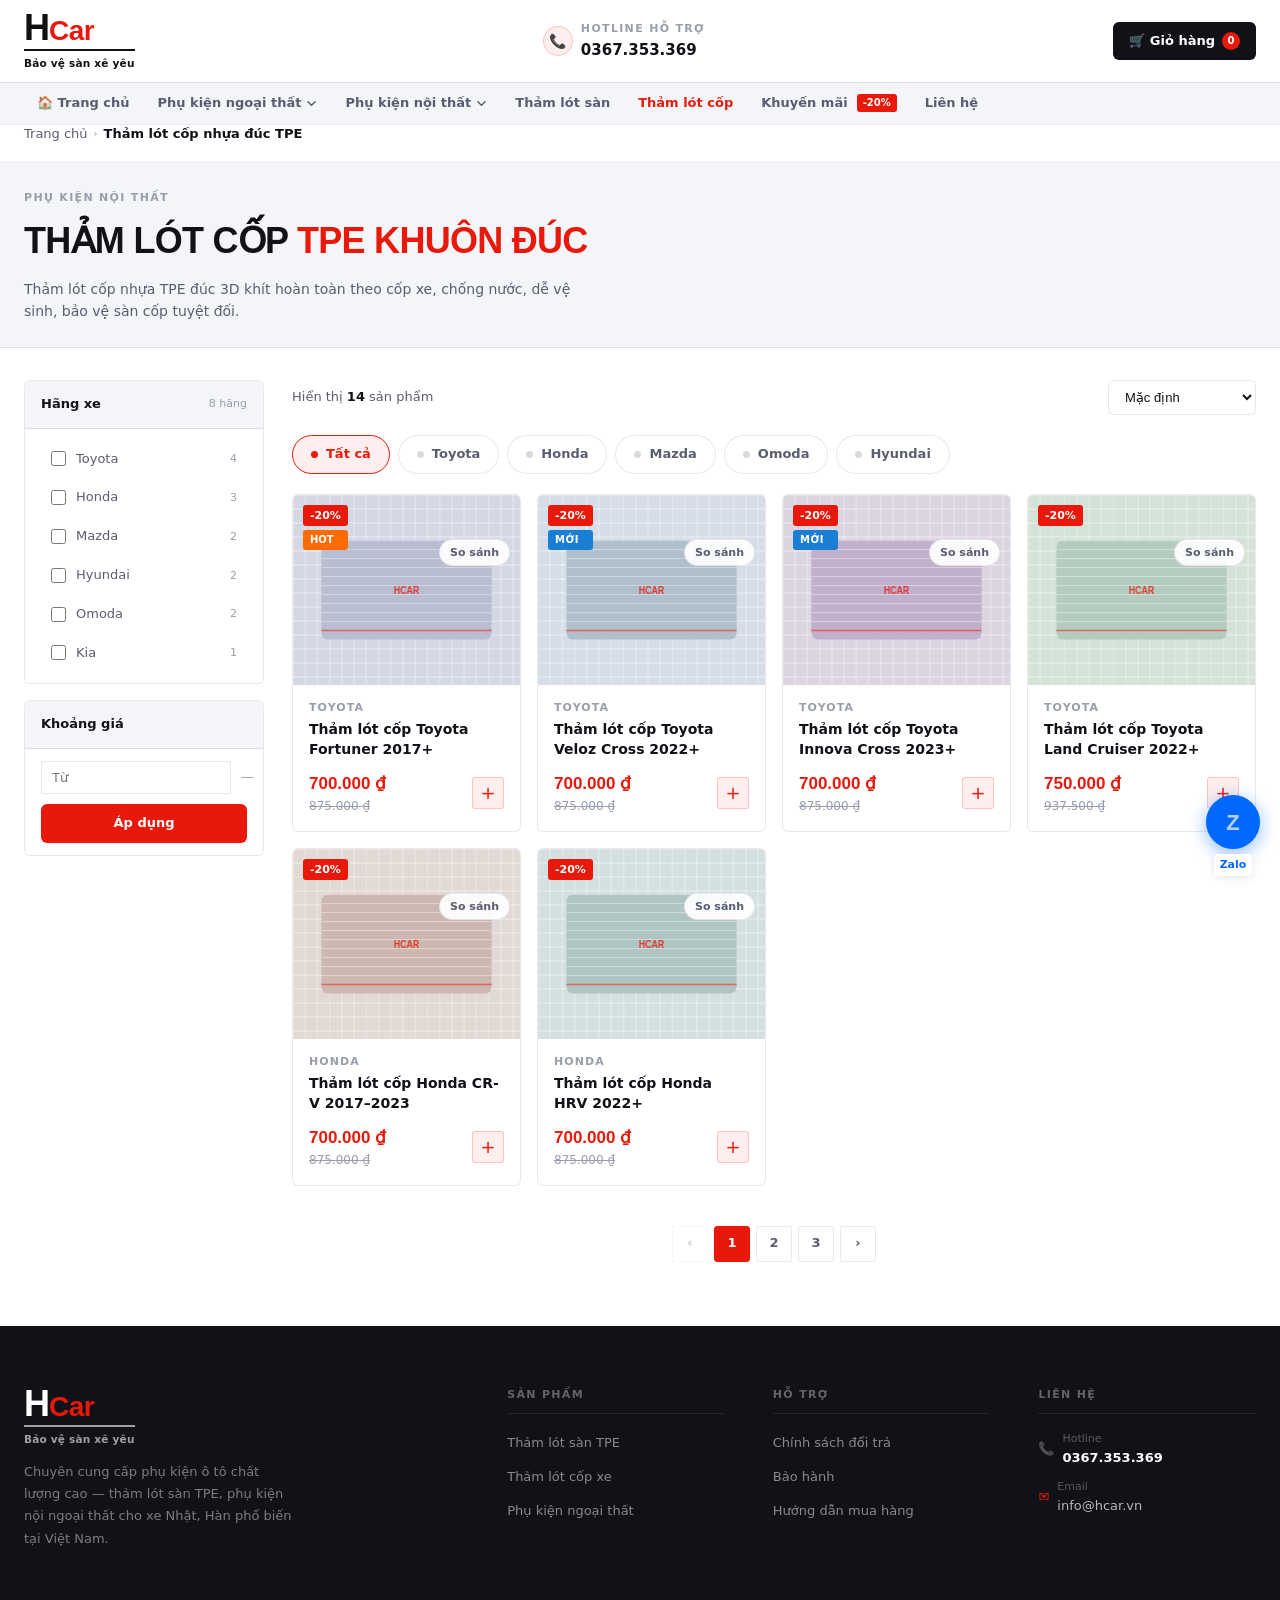
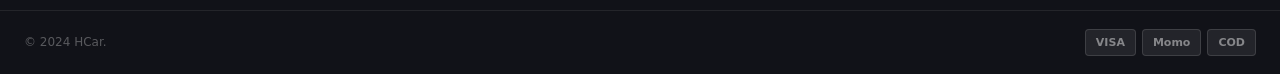
==== commit b639530d: "fix: resolve 4 bugs found in feature review - CSS: rename countdown .promo-banner to #promo-banner t" ====
--- a/categories/tham-lot-cop-nhua-duc-tpe.html
+++ b/categories/tham-lot-cop-nhua-duc-tpe.html
@@ -252,7 +252,7 @@
 function openCompareModal(){
   if(compareList.length<2){alert('Chọn ít nhất 2 sản phẩm để so sánh');return;}
   const prods=compareList.map(c=>PRODUCTS.find(p=>p.slug===c.slug)).filter(Boolean);
-  const fields=[['Hãng xe',p=>p.brand],['Giá bán',p=>p.price+' ₫'],['Giá gốc',p=>p.old+' ₫'],['Đánh giá',p=>p.rating],['Đã bán',p=>p.sold]];
+  const fields=[['Hãng xe',p=>p.brand],['Giá bán',p=>p.price+' ₫'],['Giá gốc',p=>p.old+' ₫'],['Khuyến mãi',p=>'-'+p.sale+'%'],['Trạng thái',p=>(p.hot?'🔥 Bán chạy':p.newBadge?'✨ Hàng mới':'Còn hàng')]];
   const thead='<tr><th>Thông số</th>'+prods.map(p=>`<th><a href="../products/san-pham.html?slug=${p.slug}" style="color:var(--accent);text-decoration:none;font-size:13px;">${p.name.slice(0,40)}</a></th>`).join('')+'</tr>';
   const tbody=fields.map(([lbl,fn])=>`<tr><td><strong>${lbl}</strong></td>${prods.map(p=>`<td>${fn(p)}</td>`).join('')}</tr>`).join('');
   document.getElementById('compare-table-wrap').innerHTML=`<div style="overflow-x:auto"><table class="compare-table"><thead>${thead}</thead><tbody>${tbody}</tbody></table></div>`;
--- a/styles.css
+++ b/styles.css
@@ -812,7 +812,7 @@
 /* ══════════════════════════════════════════════
    #8 PROMO COUNTDOWN BANNER
    ══════════════════════════════════════════════ */
-.promo-banner {
+#promo-banner {
   background: var(--accent); color: #fff;
   padding: 10px 48px 10px 16px;
   display: flex; align-items: center; justify-content: center;
@@ -979,7 +979,6 @@
 .card-compare-check:checked + .card-compare-label {
   border-color: var(--accent); color: var(--accent); background: #fff0ee;
 }
-.product-img { position: relative; }
 
 /* ══════════════════════════════════════════════
    #3 ORDER FORM
@@ -1010,4 +1009,3 @@
 .product-img img.product-photo {
   width: 100%; height: 100%; object-fit: cover; border-radius: inherit; display: block;
 }
-.product-img canvas { display: block; width: 100%; height: auto; }
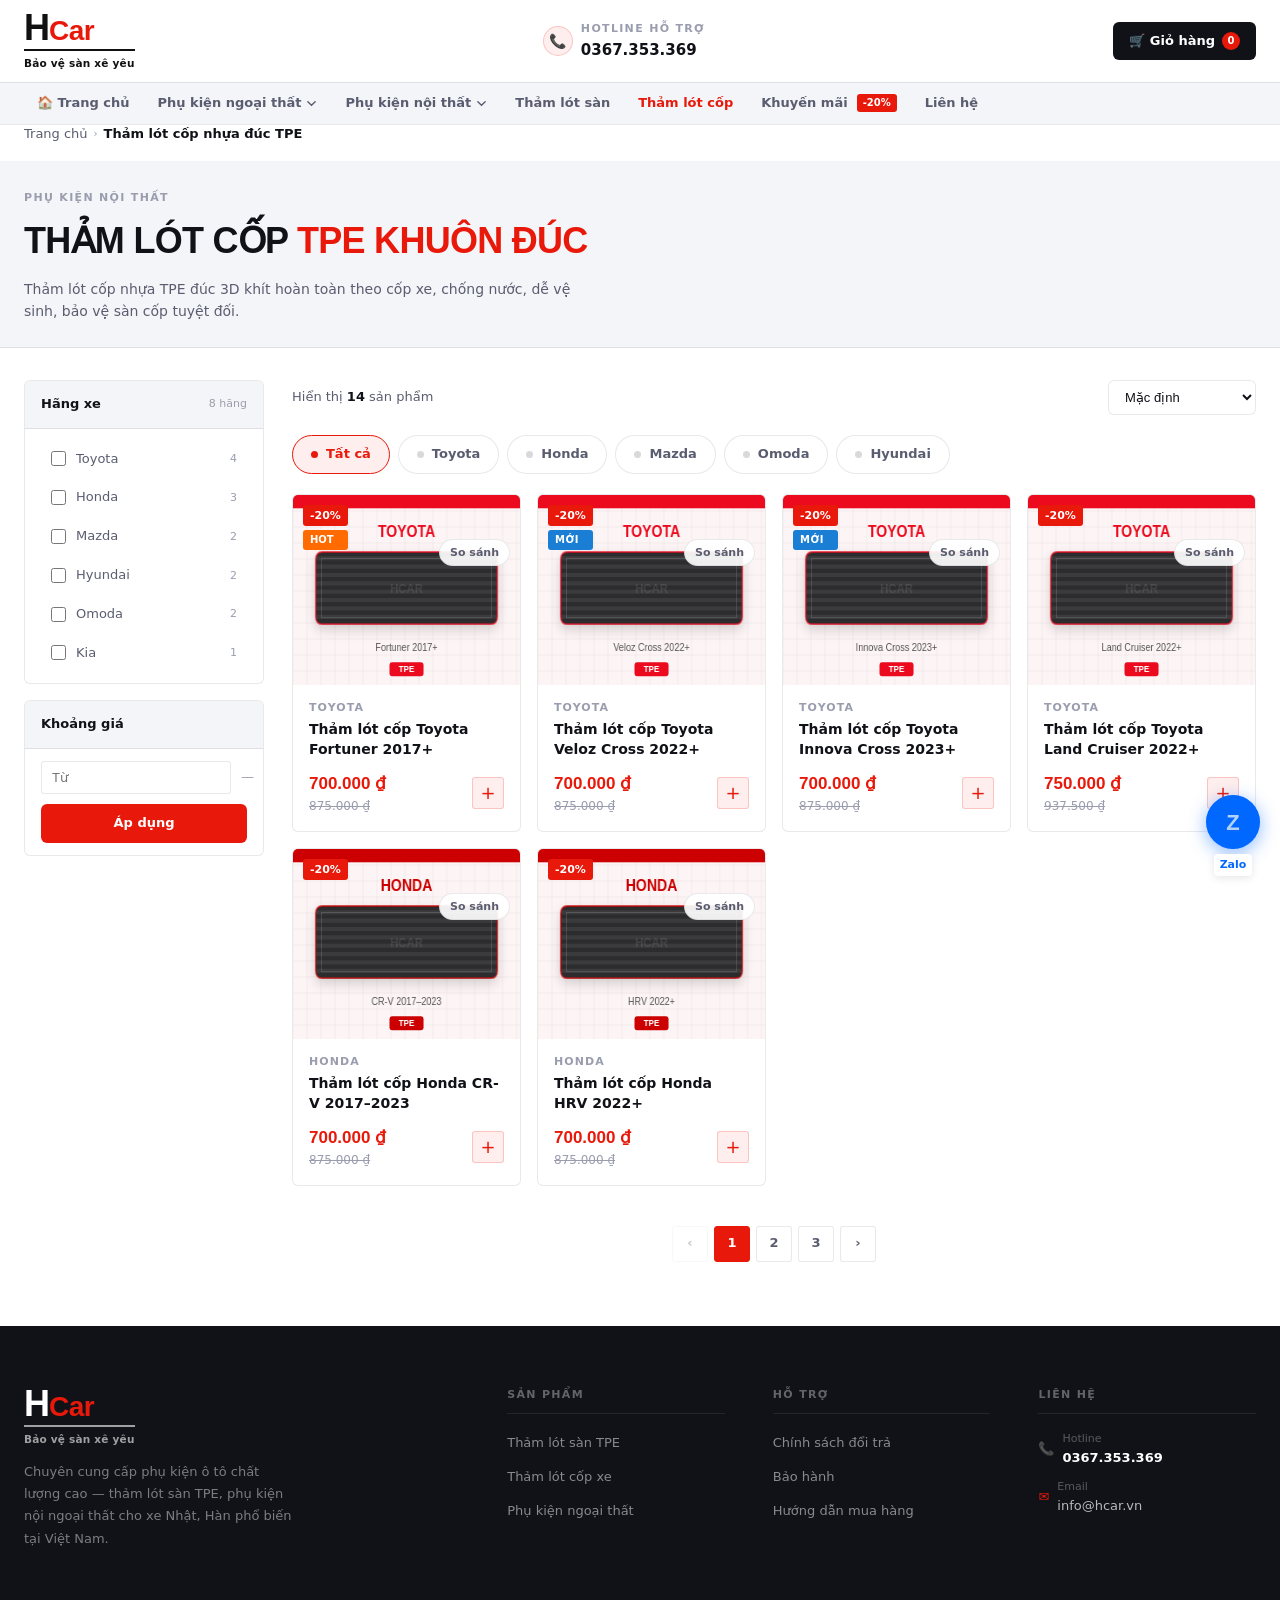
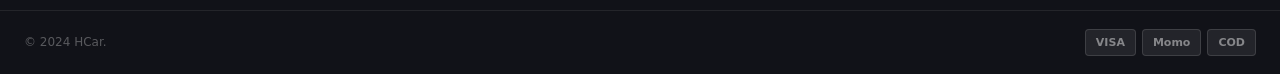
==== commit b17c1ded: "feat: brand-specific canvas product images for all 13 brands Replace generic grey placeholder with b" ====
--- a/categories/tham-lot-cop-nhua-duc-tpe.html
+++ b/categories/tham-lot-cop-nhua-duc-tpe.html
@@ -135,8 +135,8 @@
   {name:'Thảm lót cốp Kia Sportage NQ5 2023+',brand:'Kia',priceNum:700000,price:'700.000',old:'875.000',sale:20,hot:false,newBadge:true,slug:'tham-lot-cop-nhua-duc-tpe-kia-sportage'},
 ];
 const PAGE_SIZE=6;
-const COLORS=[['#D4D8E4','#B8BDD0'],['#D4DDE8','#B0BFCC'],['#DDD4E2','#C0B0CC'],['#D4E2D8','#B4CCC0'],['#E2D8D4','#CCB8B0'],['#D4E0E0','#B0C4C4'],['#E2D4D4','#CCB0B0'],['#D4D8E8','#B4BCCC'],['#E4D8D4','#CCB4B0'],['#D8E4D4','#B4CCA8'],['#D8D4E4','#B8B0CC'],['#E4E4D4','#CCCCA8'],['#D4E4E4','#B0CCCC'],['#E4D4E4','#CCB0CC']];
-function drawMat(c,cols){const ctx=c.getContext('2d');const W=c.width,H=c.height;const[bg,mat]=cols;ctx.fillStyle=bg;ctx.fillRect(0,0,W,H);ctx.strokeStyle='rgba(255,255,255,0.5)';ctx.lineWidth=1;for(let x=0;x<W;x+=14){ctx.beginPath();ctx.moveTo(x,0);ctx.lineTo(x,H);ctx.stroke();}for(let y=0;y<H;y+=14){ctx.beginPath();ctx.moveTo(0,y);ctx.lineTo(W,y);ctx.stroke();}const rw=W*.75,rh=H*.52,rx=(W-rw)/2,ry=(H-rh)/2,r=8;ctx.beginPath();ctx.moveTo(rx+r,ry);ctx.lineTo(rx+rw-r,ry);ctx.quadraticCurveTo(rx+rw,ry,rx+rw,ry+r);ctx.lineTo(rx+rw,ry+rh-r);ctx.quadraticCurveTo(rx+rw,ry+rh,rx+rw-r,ry+rh);ctx.lineTo(rx+r,ry+rh);ctx.quadraticCurveTo(rx,ry+rh,rx,ry+rh-r);ctx.lineTo(rx,ry+r);ctx.quadraticCurveTo(rx,ry,rx+r,ry);ctx.closePath();ctx.fillStyle=mat;ctx.fill();ctx.save();ctx.clip();ctx.strokeStyle='rgba(255,255,255,0.4)';ctx.lineWidth=1;for(let y2=ry;y2<ry+rh;y2+=9){ctx.beginPath();ctx.moveTo(rx,y2);ctx.lineTo(rx+rw,y2);ctx.stroke();}ctx.restore();ctx.strokeStyle='rgba(232,25,10,0.6)';ctx.lineWidth=1.5;ctx.stroke();ctx.fillStyle='rgba(232,25,10,0.8)';ctx.font='bold 10px Arial Black,sans-serif';ctx.textAlign='center';ctx.fillText('HCAR',W/2,H/2+4);}
+const BRAND_COLORS={Toyota:{a:'#EB0A1E',bg:'#FDF5F5'},Honda:{a:'#CC0000',bg:'#FDF5F5'},Mazda:{a:'#8B1A2F',bg:'#F8EDEF'},Hyundai:{a:'#002C5F',bg:'#EEF3FA'},Kia:{a:'#BB162B',bg:'#FDF6F6'},Mitsubishi:{a:'#B3001B',bg:'#FDF5F5'},Ford:{a:'#003499',bg:'#EEF2FF'},Vinfast:{a:'#007AC2',bg:'#EEF8FF'},Peugeot:{a:'#2D5BE3',bg:'#EEF2FF'},BYD:{a:'#1B7E3F',bg:'#EEF9F3'},Isuzu:{a:'#D2232A',bg:'#FDF5F5'},MG:{a:'#E4002B',bg:'#FDF5F5'},Nissan:{a:'#C3002F',bg:'#FDF5F5'},Omoda:{a:'#FF6B00',bg:'#FFF6EE'}};
+function drawMatBrand(canvas,brand,modelName){const ctx=canvas.getContext('2d'),W=canvas.width,H=canvas.height;const bc=BRAND_COLORS[brand]||{a:'#D43212',bg:'#FDF5F5'};ctx.fillStyle=bc.bg;ctx.fillRect(0,0,W,H);ctx.strokeStyle='rgba(0,0,0,0.04)';ctx.lineWidth=1;for(let x=0;x<W;x+=16){ctx.beginPath();ctx.moveTo(x,0);ctx.lineTo(x,H);ctx.stroke();}for(let y=0;y<H;y+=16){ctx.beginPath();ctx.moveTo(0,y);ctx.lineTo(W,y);ctx.stroke();}ctx.fillStyle=bc.a;ctx.fillRect(0,0,W,Math.max(5,H*0.07));const fs1=Math.max(12,W*0.062);ctx.fillStyle=bc.a;ctx.font='bold '+fs1+'px Arial Black,sans-serif';ctx.textAlign='center';ctx.fillText(brand.toUpperCase(),W/2,H*0.22);const mx=W*0.1,my=H*0.3,mw=W*0.8,mh=H*0.38,mr=Math.max(6,W*0.03);ctx.shadowColor='rgba(0,0,0,0.18)';ctx.shadowBlur=W*0.05;ctx.shadowOffsetY=H*0.025;ctx.beginPath();ctx.moveTo(mx+mr,my);ctx.lineTo(mx+mw-mr,my);ctx.quadraticCurveTo(mx+mw,my,mx+mw,my+mr);ctx.lineTo(mx+mw,my+mh-mr);ctx.quadraticCurveTo(mx+mw,my+mh,mx+mw-mr,my+mh);ctx.lineTo(mx+mr,my+mh);ctx.quadraticCurveTo(mx,my+mh,mx,my+mh-mr);ctx.lineTo(mx,my+mr);ctx.quadraticCurveTo(mx,my,mx+mr,my);ctx.closePath();ctx.fillStyle='#2C2C2E';ctx.fill();ctx.shadowColor='transparent';ctx.save();ctx.clip();const rh2=Math.max(4,H*0.022);for(let y2=my+rh2;y2<my+mh;y2+=rh2*2){ctx.fillStyle='rgba(255,255,255,0.07)';ctx.fillRect(mx,y2,mw,rh2);}const pd=Math.max(5,W*0.025);ctx.strokeStyle='rgba(255,255,255,0.15)';ctx.lineWidth=1;ctx.strokeRect(mx+pd,my+pd,mw-pd*2,mh-pd*2);ctx.fillStyle='rgba(255,255,255,0.1)';ctx.font='bold '+Math.max(9,W*0.05)+'px Arial Black,sans-serif';ctx.textAlign='center';ctx.fillText('HCAR',W/2,my+mh/2+Math.max(4,W*0.02));ctx.restore();ctx.strokeStyle=bc.a+'AA';ctx.lineWidth=Math.max(1.5,W*0.007);ctx.beginPath();ctx.moveTo(mx+mr,my);ctx.lineTo(mx+mw-mr,my);ctx.quadraticCurveTo(mx+mw,my,mx+mw,my+mr);ctx.lineTo(mx+mw,my+mh-mr);ctx.quadraticCurveTo(mx+mw,my+mh,mx+mw-mr,my+mh);ctx.lineTo(mx+mr,my+mh);ctx.quadraticCurveTo(mx,my+mh,mx,my+mh-mr);ctx.lineTo(mx,my+mr);ctx.quadraticCurveTo(mx,my,mx+mr,my);ctx.closePath();ctx.stroke();if(modelName){const fs2=Math.max(9,W*0.04);ctx.fillStyle='#555';ctx.font=fs2+'px Arial,sans-serif';ctx.textAlign='center';let txt=modelName;while(ctx.measureText(txt).width>W*0.84&&txt.length>2)txt=txt.slice(0,-1);if(txt!==modelName)txt+='…';ctx.fillText(txt,W/2,H*0.82);}const bw=Math.max(30,W*0.15),bh=Math.max(13,H*0.074),bx=W/2-bw/2,by=H*0.88;ctx.fillStyle=bc.a;ctx.beginPath();ctx.moveTo(bx+3,by);ctx.lineTo(bx+bw-3,by);ctx.quadraticCurveTo(bx+bw,by,bx+bw,by+3);ctx.lineTo(bx+bw,by+bh-3);ctx.quadraticCurveTo(bx+bw,by+bh,bx+bw-3,by+bh);ctx.lineTo(bx+3,by+bh);ctx.quadraticCurveTo(bx,by+bh,bx,by+bh-3);ctx.lineTo(bx,by+3);ctx.quadraticCurveTo(bx,by,bx+3,by);ctx.closePath();ctx.fill();ctx.fillStyle='#fff';ctx.font='bold '+Math.max(8,W*0.036)+'px Arial,sans-serif';ctx.textAlign='center';ctx.fillText('TPE',W/2,by+bh*0.73);}
 
 const grid=document.getElementById('cop-grid');
 const pagDiv=document.getElementById('pagination');
@@ -169,7 +169,7 @@
   slice.forEach((p,i)=>{
     const card=document.createElement('a');card.className='product-card';card.href='../products/san-pham.html?slug='+p.slug;card.setAttribute('aria-label',p.name);
     card.innerHTML=`<div class="product-img"><canvas width="260" height="190" aria-hidden="true"></canvas><div class="badge-wrap"><span class="badge-sale">-${p.sale}%</span>${p.hot?'<span class="badge-hot">HOT</span>':''}${p.newBadge?'<span class="badge-new">MỚI</span>':''}</div></div><div class="product-body"><div class="product-brand">${p.brand}</div><div class="product-name">${p.name}</div><div class="product-price-row"><div><div class="p-price-main">${p.price} ₫</div><div class="p-price-old">${p.old} ₫</div></div><button class="btn-add" onclick="event.preventDefault();this.textContent='✓';this.style.background='var(--accent)';this.style.color='#fff';setTimeout(()=>{this.textContent='+';this.style.background='';this.style.color='';},1200)">+</button></div></div>`;
-    grid.appendChild(card);const cv=card.querySelector('canvas');cv.width=260;cv.height=190;drawMat(cv,COLORS[((currentPage-1)*PAGE_SIZE+i)%COLORS.length]);
+    grid.appendChild(card);const cv=card.querySelector('canvas');cv.width=260;cv.height=190;const mn=p.name.replace(/^Thảm (lót cốp|ốp lưng) (ô tô )?/,'').replace(p.brand+' ','').trim();drawMatBrand(cv,p.brand,mn);
     const cmpW=document.createElement('div');cmpW.className='card-compare-wrap';
     const cmpCb=document.createElement('input');cmpCb.type='checkbox';cmpCb.className='card-compare-check';cmpCb.id='cmp-'+p.slug;cmpCb.checked=compareList.some(c=>c.slug===p.slug);
     cmpCb.addEventListener('change',()=>toggleCompare(p.slug,p.name,p.price));cmpCb.addEventListener('click',e=>e.stopPropagation());
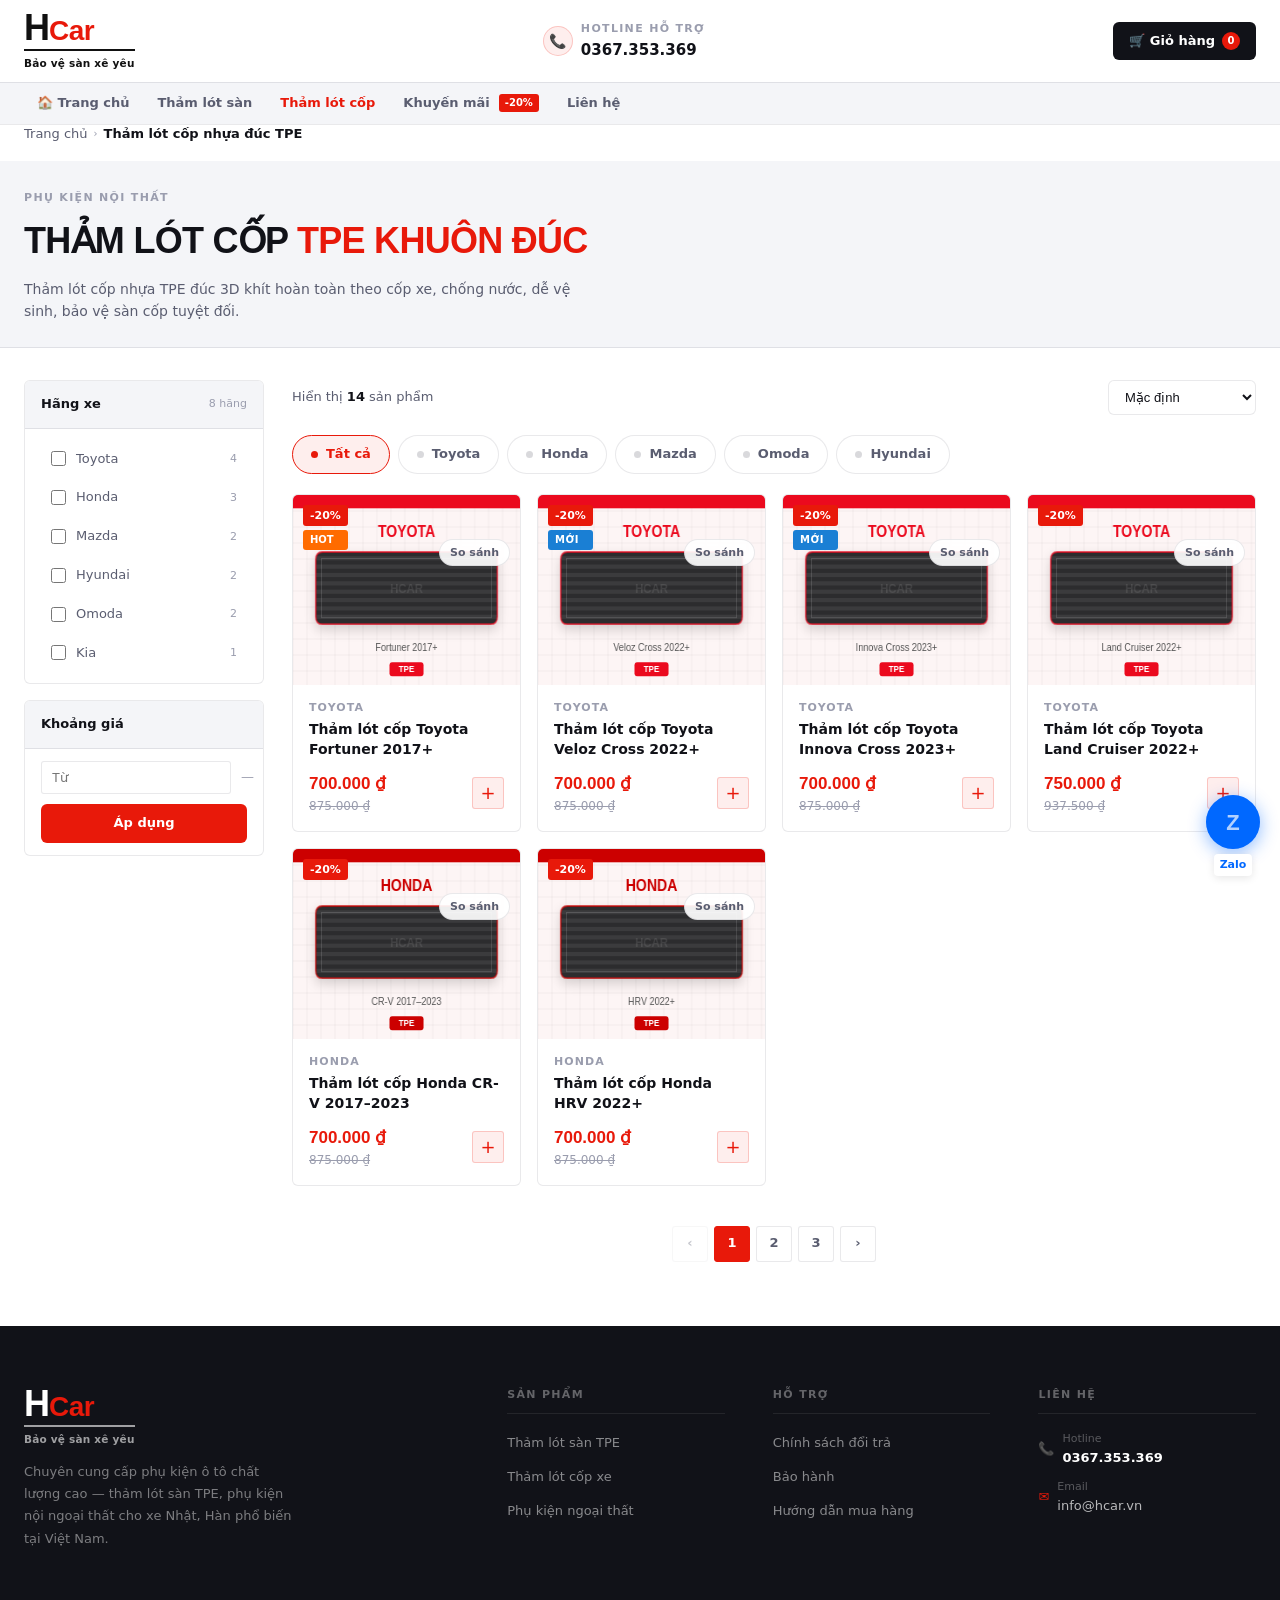
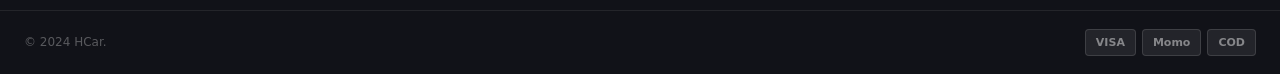
==== commit 53935c06: "fix: remove 3 nav items (ngoại thất, nội thất, thảm lót cốp) from all pages Co-Authored-By: Claude S" ====
--- a/categories/tham-lot-cop-nhua-duc-tpe.html
+++ b/categories/tham-lot-cop-nhua-duc-tpe.html
@@ -17,14 +17,6 @@
   <nav class="nav-bar">
     <div class="nav-inner">
       <div class="nav-item"><a href="../index.html" class="nav-link">🏠 Trang chủ</a></div>
-      <div class="nav-item">
-        <a href="../categories/phu-kien-ngoai-that-o-to.html" class="nav-link">Phụ kiện ngoại thất <svg class="nav-chevron" width="11" height="11" viewBox="0 0 12 12" fill="none" stroke="currentColor" stroke-width="1.5" stroke-linecap="round"><path d="M2 4l4 4 4-4"/></svg></a>
-        <div class="nav-dropdown"><a href="../categories/phu-kien-ngoai-that-o-to.html"><span class="brand-dot"></span>Tất cả ngoại thất</a><a href="#"><span class="brand-dot"></span>Bộ body kit</a><a href="#"><span class="brand-dot"></span>Đèn LED ngoại thất</a></div>
-      </div>
-      <div class="nav-item">
-        <a href="../categories/tham-lot-san-nhua-duc-tpe.html" class="nav-link">Phụ kiện nội thất <svg class="nav-chevron" width="11" height="11" viewBox="0 0 12 12" fill="none" stroke="currentColor" stroke-width="1.5" stroke-linecap="round"><path d="M2 4l4 4 4-4"/></svg></a>
-        <div class="nav-dropdown"><a href="../categories/tham-lot-san-nhua-duc-tpe.html"><span class="brand-dot"></span>Thảm lót sàn TPE</a><a href="../categories/tham-lot-cop-nhua-duc-tpe.html"><span class="brand-dot"></span>Thảm lót cốp xe</a><a href="#"><span class="brand-dot"></span>Bọc vô-lăng & ghế</a></div>
-      </div>
       <div class="nav-item"><a href="../categories/tham-lot-san-nhua-duc-tpe.html" class="nav-link">Thảm lót sàn</a></div>
       <div class="nav-item"><a href="../categories/tham-lot-cop-nhua-duc-tpe.html" class="nav-link active">Thảm lót cốp</a></div>
       <div class="nav-item"><a href="#" class="nav-link">Khuyến mãi <span class="nav-sale-badge">-20%</span></a></div>
--- a/styles.css
+++ b/styles.css
@@ -408,6 +408,7 @@
 .product-card:hover { border-color: var(--border-hi); transform: translateY(-4px); box-shadow: var(--shadow-hover); }
 .product-img { position: relative; height: 190px; background: var(--surface); overflow: hidden; }
 .product-img canvas { width: 100%; height: 100%; display: block; }
+.product-img img { width: 100%; height: 100%; object-fit: cover; display: block; }
 .badge-wrap { position: absolute; top: 10px; left: 10px; display: flex; flex-direction: column; gap: 4px; }
 .product-body { padding: 14px 16px; }
 .product-brand { font-size: 11px; font-weight: 700; letter-spacing: 0.1em; text-transform: uppercase; color: var(--text-faint); margin-bottom: 4px; }
@@ -634,6 +635,7 @@
   position: relative;
 }
 .gallery-main canvas { width: 100%; height: 100%; display: block; }
+.gallery-main img { width: 100%; height: 100%; object-fit: contain; display: block; }
 .gallery-zoom {
   position: absolute; top: 12px; right: 12px;
   width: 32px; height: 32px; background: rgba(255,255,255,0.9);
@@ -653,6 +655,7 @@
 }
 .gallery-thumb.active { border-color: var(--accent); }
 .gallery-thumb canvas { width: 100%; height: 100%; display: block; }
+.gallery-thumb img { width: 100%; height: 100%; object-fit: cover; display: block; }
 
 /* Product info */
 .product-info-panel { display: flex; flex-direction: column; gap: 20px; }
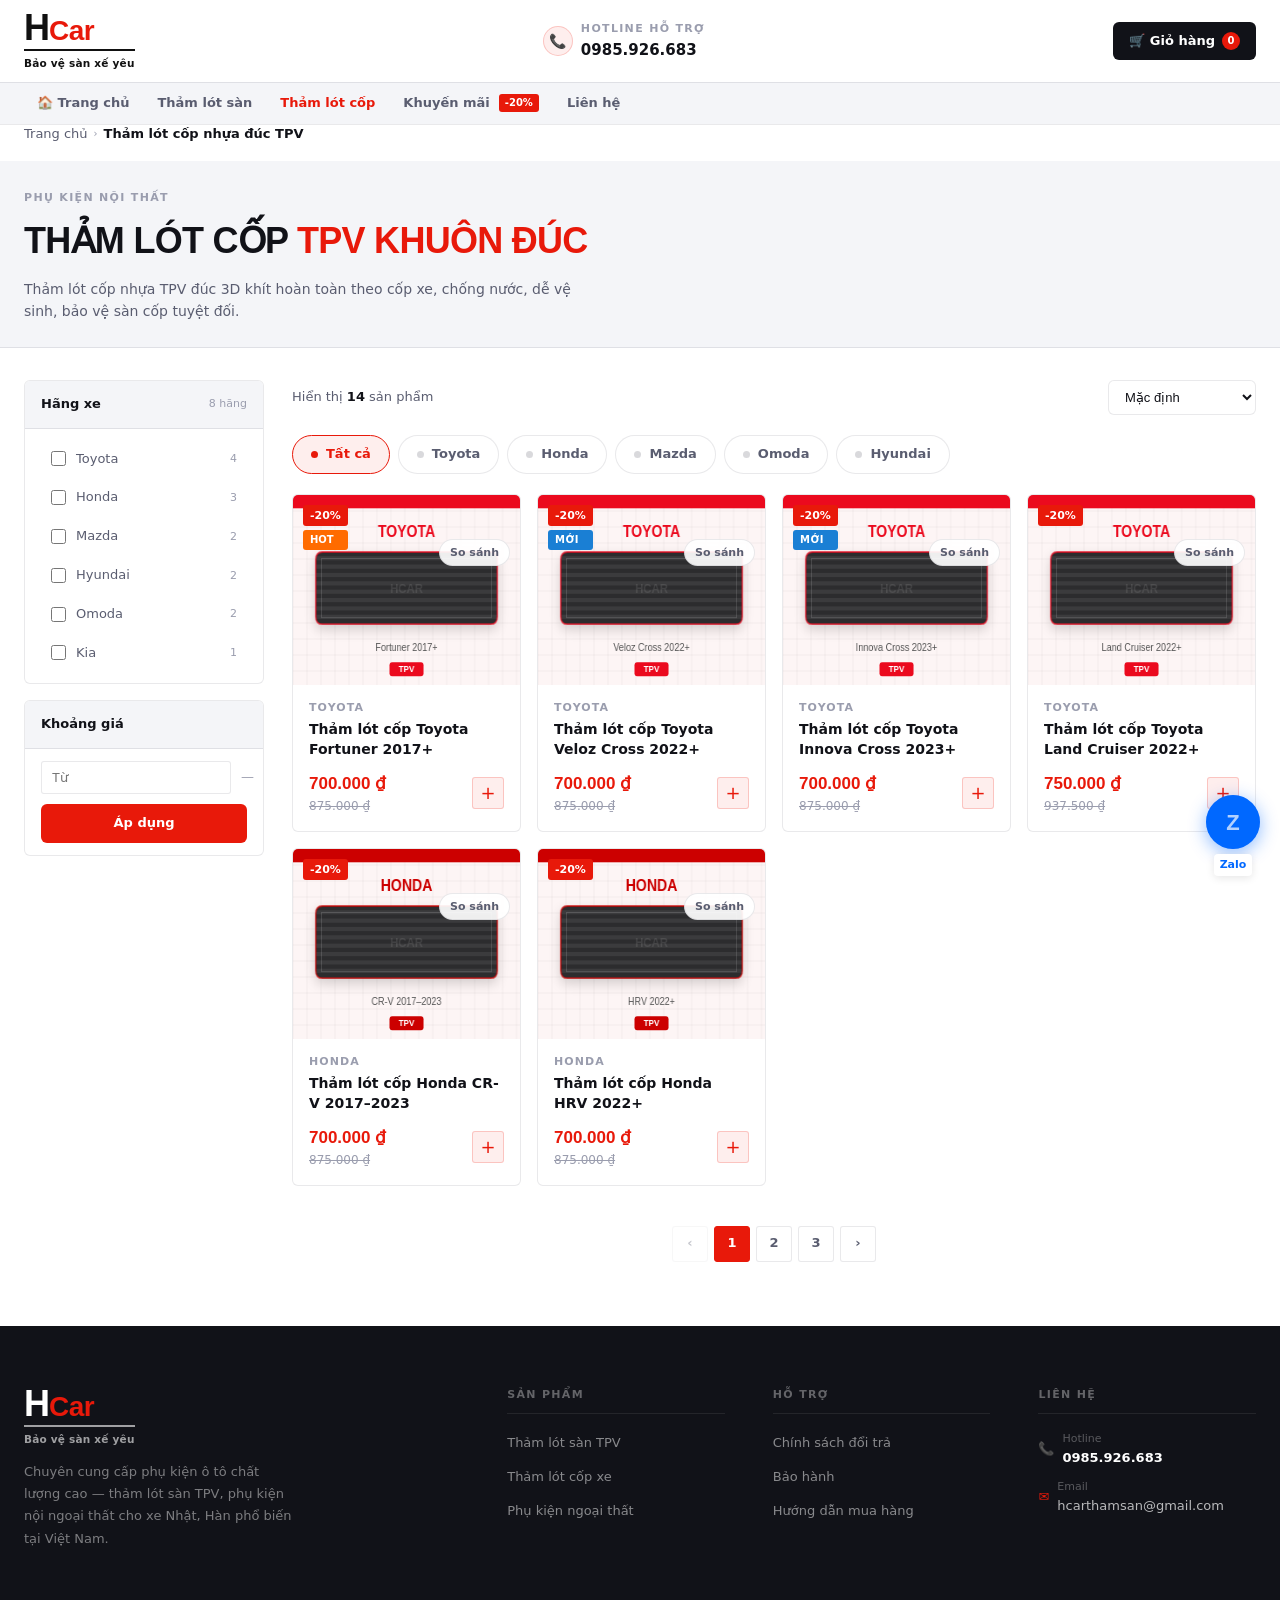
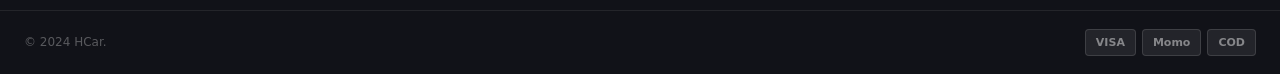
==== commit c57ec0ca: "feat: update branding, contact info, TPE→TPV - Tagline: "xê yêu" → "xế yêu" - TPE → TPV throughout v" ====
--- a/categories/tham-lot-cop-nhua-duc-tpe.html
+++ b/categories/tham-lot-cop-nhua-duc-tpe.html
@@ -1,17 +1,17 @@
-<!DOCTYPE html>
+﻿<!DOCTYPE html>
 <html lang="vi">
 <head>
   <meta charset="UTF-8">
   <meta name="viewport" content="width=device-width, initial-scale=1.0">
-  <title>Thảm lót cốp nhựa đúc TPE — HCar</title>
+  <title>Thảm lót cốp nhựa đúc TPV — HCar</title>
   <link rel="stylesheet" href="../styles.css">
 </head>
 <body>
 
 <header id="header">
   <div class="header-top">
-    <a href="../index.html" class="logo"><div class="logo-wordmark"><span class="logo-h">H</span><span class="logo-car">Car</span></div><div class="logo-rule"></div><div class="logo-tagline">Bảo vệ sàn xê yêu</div></a>
-    <div class="header-contact"><div class="header-contact-icon">📞</div><div><div class="label">Hotline hỗ trợ</div><strong>0367.353.369</strong></div></div>
+    <a href="../index.html" class="logo"><div class="logo-wordmark"><span class="logo-h">H</span><span class="logo-car">Car</span></div><div class="logo-rule"></div><div class="logo-tagline">Bảo vệ sàn xế yêu</div></a>
+    <div class="header-contact"><div class="header-contact-icon">📞</div><div><div class="label">Hotline hỗ trợ</div><strong>0985.926.683</strong></div></div>
     <div class="header-actions"><a href="#" class="btn-cart">🛒 Giỏ hàng <span class="cart-count">0</span></a></div>
   </div>
   <nav class="nav-bar">
@@ -29,7 +29,7 @@
   <div class="container">
     <nav class="breadcrumb">
       <a href="../index.html">Trang chủ</a><span class="breadcrumb-sep">›</span>
-      <span class="breadcrumb-current">Thảm lót cốp nhựa đúc TPE</span>
+      <span class="breadcrumb-current">Thảm lót cốp nhựa đúc TPV</span>
     </nav>
   </div>
 
@@ -37,10 +37,10 @@
     <div class="container">
       <div class="label" style="margin-bottom:6px;">Phụ kiện nội thất</div>
       <h1 style="font-family:'Arial Black',sans-serif;font-weight:900;font-size:clamp(24px,3vw,36px);letter-spacing:-0.02em;text-transform:uppercase;color:var(--text);">
-        Thảm lót cốp <span style="color:var(--accent);">TPE khuôn đúc</span>
+        Thảm lót cốp <span style="color:var(--accent);">TPV khuôn đúc</span>
       </h1>
       <p style="color:var(--text-dim);font-size:14px;margin-top:8px;max-width:560px;">
-        Thảm lót cốp nhựa TPE đúc 3D khít hoàn toàn theo cốp xe, chống nước, dễ vệ sinh, bảo vệ sàn cốp tuyệt đối.
+        Thảm lót cốp nhựa TPV đúc 3D khít hoàn toàn theo cốp xe, chống nước, dễ vệ sinh, bảo vệ sàn cốp tuyệt đối.
       </p>
     </div>
   </div>
@@ -99,12 +99,12 @@
 <footer id="footer">
   <div class="footer-main">
     <div class="footer-brand">
-      <a href="../index.html" class="logo footer-logo"><div class="logo-wordmark"><span class="logo-h">H</span><span class="logo-car">Car</span></div><div class="logo-rule"></div><div class="logo-tagline">Bảo vệ sàn xê yêu</div></a>
-      <p>Chuyên cung cấp phụ kiện ô tô chất lượng cao — thảm lót sàn TPE, phụ kiện nội ngoại thất cho xe Nhật, Hàn phổ biến tại Việt Nam.</p>
-    </div>
-    <div class="footer-col"><h4>Sản phẩm</h4><ul><li><a href="../categories/tham-lot-san-nhua-duc-tpe.html">Thảm lót sàn TPE</a></li><li><a href="../categories/tham-lot-cop-nhua-duc-tpe.html">Thảm lót cốp xe</a></li><li><a href="../categories/phu-kien-ngoai-that-o-to.html">Phụ kiện ngoại thất</a></li></ul></div>
+      <a href="../index.html" class="logo footer-logo"><div class="logo-wordmark"><span class="logo-h">H</span><span class="logo-car">Car</span></div><div class="logo-rule"></div><div class="logo-tagline">Bảo vệ sàn xế yêu</div></a>
+      <p>Chuyên cung cấp phụ kiện ô tô chất lượng cao — thảm lót sàn TPV, phụ kiện nội ngoại thất cho xe Nhật, Hàn phổ biến tại Việt Nam.</p>
+    </div>
+    <div class="footer-col"><h4>Sản phẩm</h4><ul><li><a href="../categories/tham-lot-san-nhua-duc-tpe.html">Thảm lót sàn TPV</a></li><li><a href="../categories/tham-lot-cop-nhua-duc-tpe.html">Thảm lót cốp xe</a></li><li><a href="../categories/phu-kien-ngoai-that-o-to.html">Phụ kiện ngoại thất</a></li></ul></div>
     <div class="footer-col"><h4>Hỗ trợ</h4><ul><li><a href="#">Chính sách đổi trả</a></li><li><a href="#">Bảo hành</a></li><li><a href="#">Hướng dẫn mua hàng</a></li></ul></div>
-    <div class="footer-col"><h4>Liên hệ</h4><ul><li><div class="footer-contact-row"><span class="icon">📞</span><div><div class="lbl">Hotline</div><strong>0367.353.369</strong></div></div></li><li><div class="footer-contact-row"><span class="icon">✉️</span><div><div class="lbl">Email</div>info@hcar.vn</div></div></li></ul></div>
+    <div class="footer-col"><h4>Liên hệ</h4><ul><li><div class="footer-contact-row"><span class="icon">📞</span><div><div class="lbl">Hotline</div><strong>0985.926.683</strong></div></div></li><li><div class="footer-contact-row"><span class="icon">✉️</span><div><div class="lbl">Email</div>hcarthamsan@gmail.com</div></div></li></ul></div>
   </div>
   <div class="footer-bottom"><div class="footer-bottom-inner"><div class="footer-copy">© 2024 HCar.</div><div class="footer-badges"><span class="payment-badge">VISA</span><span class="payment-badge">Momo</span><span class="payment-badge">COD</span></div></div></div>
 </footer>
@@ -123,12 +123,12 @@
   {name:'Thảm lót cốp Hyundai Tucson NX4',brand:'Hyundai',priceNum:700000,price:'700.000',old:'875.000',sale:20,hot:false,newBadge:true,slug:'tham-lot-cop-nhua-duc-tpe-hyundai-tucson'},
   {name:'Thảm lót cốp Hyundai Santa Fe 2021+',brand:'Hyundai',priceNum:700000,price:'700.000',old:'875.000',sale:20,hot:false,newBadge:false,slug:'tham-lot-cop-nhua-duc-tpe-hyundai-santa-fe'},
   {name:'Thảm lót cốp Omoda C5 2023+',brand:'Omoda',priceNum:700000,price:'700.000',old:'875.000',sale:20,hot:false,newBadge:true,slug:'tham-lot-cop-nhua-duc-tpe-omoda-c5'},
-  {name:'Thảm ốp lưng Omoda C5 2023+',brand:'Omoda',priceNum:700000,price:'700.000',old:'875.000',sale:20,hot:false,newBadge:true,slug:'tham-op-lung-nhua-duc-tpe-omoda-c5'},
+  {name:'Thảm ốp lưng Omoda C5 2023+',brand:'Omoda',priceNum:700000,price:'700.000',old:'875.000',sale:20,hot:false,newBadge:true,slug:'tham-op-lung-nhua-duc-TPV-omoda-c5'},
   {name:'Thảm lót cốp Kia Sportage NQ5 2023+',brand:'Kia',priceNum:700000,price:'700.000',old:'875.000',sale:20,hot:false,newBadge:true,slug:'tham-lot-cop-nhua-duc-tpe-kia-sportage'},
 ];
 const PAGE_SIZE=6;
 const BRAND_COLORS={Toyota:{a:'#EB0A1E',bg:'#FDF5F5'},Honda:{a:'#CC0000',bg:'#FDF5F5'},Mazda:{a:'#8B1A2F',bg:'#F8EDEF'},Hyundai:{a:'#002C5F',bg:'#EEF3FA'},Kia:{a:'#BB162B',bg:'#FDF6F6'},Mitsubishi:{a:'#B3001B',bg:'#FDF5F5'},Ford:{a:'#003499',bg:'#EEF2FF'},Vinfast:{a:'#007AC2',bg:'#EEF8FF'},Peugeot:{a:'#2D5BE3',bg:'#EEF2FF'},BYD:{a:'#1B7E3F',bg:'#EEF9F3'},Isuzu:{a:'#D2232A',bg:'#FDF5F5'},MG:{a:'#E4002B',bg:'#FDF5F5'},Nissan:{a:'#C3002F',bg:'#FDF5F5'},Omoda:{a:'#FF6B00',bg:'#FFF6EE'}};
-function drawMatBrand(canvas,brand,modelName){const ctx=canvas.getContext('2d'),W=canvas.width,H=canvas.height;const bc=BRAND_COLORS[brand]||{a:'#D43212',bg:'#FDF5F5'};ctx.fillStyle=bc.bg;ctx.fillRect(0,0,W,H);ctx.strokeStyle='rgba(0,0,0,0.04)';ctx.lineWidth=1;for(let x=0;x<W;x+=16){ctx.beginPath();ctx.moveTo(x,0);ctx.lineTo(x,H);ctx.stroke();}for(let y=0;y<H;y+=16){ctx.beginPath();ctx.moveTo(0,y);ctx.lineTo(W,y);ctx.stroke();}ctx.fillStyle=bc.a;ctx.fillRect(0,0,W,Math.max(5,H*0.07));const fs1=Math.max(12,W*0.062);ctx.fillStyle=bc.a;ctx.font='bold '+fs1+'px Arial Black,sans-serif';ctx.textAlign='center';ctx.fillText(brand.toUpperCase(),W/2,H*0.22);const mx=W*0.1,my=H*0.3,mw=W*0.8,mh=H*0.38,mr=Math.max(6,W*0.03);ctx.shadowColor='rgba(0,0,0,0.18)';ctx.shadowBlur=W*0.05;ctx.shadowOffsetY=H*0.025;ctx.beginPath();ctx.moveTo(mx+mr,my);ctx.lineTo(mx+mw-mr,my);ctx.quadraticCurveTo(mx+mw,my,mx+mw,my+mr);ctx.lineTo(mx+mw,my+mh-mr);ctx.quadraticCurveTo(mx+mw,my+mh,mx+mw-mr,my+mh);ctx.lineTo(mx+mr,my+mh);ctx.quadraticCurveTo(mx,my+mh,mx,my+mh-mr);ctx.lineTo(mx,my+mr);ctx.quadraticCurveTo(mx,my,mx+mr,my);ctx.closePath();ctx.fillStyle='#2C2C2E';ctx.fill();ctx.shadowColor='transparent';ctx.save();ctx.clip();const rh2=Math.max(4,H*0.022);for(let y2=my+rh2;y2<my+mh;y2+=rh2*2){ctx.fillStyle='rgba(255,255,255,0.07)';ctx.fillRect(mx,y2,mw,rh2);}const pd=Math.max(5,W*0.025);ctx.strokeStyle='rgba(255,255,255,0.15)';ctx.lineWidth=1;ctx.strokeRect(mx+pd,my+pd,mw-pd*2,mh-pd*2);ctx.fillStyle='rgba(255,255,255,0.1)';ctx.font='bold '+Math.max(9,W*0.05)+'px Arial Black,sans-serif';ctx.textAlign='center';ctx.fillText('HCAR',W/2,my+mh/2+Math.max(4,W*0.02));ctx.restore();ctx.strokeStyle=bc.a+'AA';ctx.lineWidth=Math.max(1.5,W*0.007);ctx.beginPath();ctx.moveTo(mx+mr,my);ctx.lineTo(mx+mw-mr,my);ctx.quadraticCurveTo(mx+mw,my,mx+mw,my+mr);ctx.lineTo(mx+mw,my+mh-mr);ctx.quadraticCurveTo(mx+mw,my+mh,mx+mw-mr,my+mh);ctx.lineTo(mx+mr,my+mh);ctx.quadraticCurveTo(mx,my+mh,mx,my+mh-mr);ctx.lineTo(mx,my+mr);ctx.quadraticCurveTo(mx,my,mx+mr,my);ctx.closePath();ctx.stroke();if(modelName){const fs2=Math.max(9,W*0.04);ctx.fillStyle='#555';ctx.font=fs2+'px Arial,sans-serif';ctx.textAlign='center';let txt=modelName;while(ctx.measureText(txt).width>W*0.84&&txt.length>2)txt=txt.slice(0,-1);if(txt!==modelName)txt+='…';ctx.fillText(txt,W/2,H*0.82);}const bw=Math.max(30,W*0.15),bh=Math.max(13,H*0.074),bx=W/2-bw/2,by=H*0.88;ctx.fillStyle=bc.a;ctx.beginPath();ctx.moveTo(bx+3,by);ctx.lineTo(bx+bw-3,by);ctx.quadraticCurveTo(bx+bw,by,bx+bw,by+3);ctx.lineTo(bx+bw,by+bh-3);ctx.quadraticCurveTo(bx+bw,by+bh,bx+bw-3,by+bh);ctx.lineTo(bx+3,by+bh);ctx.quadraticCurveTo(bx,by+bh,bx,by+bh-3);ctx.lineTo(bx,by+3);ctx.quadraticCurveTo(bx,by,bx+3,by);ctx.closePath();ctx.fill();ctx.fillStyle='#fff';ctx.font='bold '+Math.max(8,W*0.036)+'px Arial,sans-serif';ctx.textAlign='center';ctx.fillText('TPE',W/2,by+bh*0.73);}
+function drawMatBrand(canvas,brand,modelName){const ctx=canvas.getContext('2d'),W=canvas.width,H=canvas.height;const bc=BRAND_COLORS[brand]||{a:'#D43212',bg:'#FDF5F5'};ctx.fillStyle=bc.bg;ctx.fillRect(0,0,W,H);ctx.strokeStyle='rgba(0,0,0,0.04)';ctx.lineWidth=1;for(let x=0;x<W;x+=16){ctx.beginPath();ctx.moveTo(x,0);ctx.lineTo(x,H);ctx.stroke();}for(let y=0;y<H;y+=16){ctx.beginPath();ctx.moveTo(0,y);ctx.lineTo(W,y);ctx.stroke();}ctx.fillStyle=bc.a;ctx.fillRect(0,0,W,Math.max(5,H*0.07));const fs1=Math.max(12,W*0.062);ctx.fillStyle=bc.a;ctx.font='bold '+fs1+'px Arial Black,sans-serif';ctx.textAlign='center';ctx.fillText(brand.toUpperCase(),W/2,H*0.22);const mx=W*0.1,my=H*0.3,mw=W*0.8,mh=H*0.38,mr=Math.max(6,W*0.03);ctx.shadowColor='rgba(0,0,0,0.18)';ctx.shadowBlur=W*0.05;ctx.shadowOffsetY=H*0.025;ctx.beginPath();ctx.moveTo(mx+mr,my);ctx.lineTo(mx+mw-mr,my);ctx.quadraticCurveTo(mx+mw,my,mx+mw,my+mr);ctx.lineTo(mx+mw,my+mh-mr);ctx.quadraticCurveTo(mx+mw,my+mh,mx+mw-mr,my+mh);ctx.lineTo(mx+mr,my+mh);ctx.quadraticCurveTo(mx,my+mh,mx,my+mh-mr);ctx.lineTo(mx,my+mr);ctx.quadraticCurveTo(mx,my,mx+mr,my);ctx.closePath();ctx.fillStyle='#2C2C2E';ctx.fill();ctx.shadowColor='transparent';ctx.save();ctx.clip();const rh2=Math.max(4,H*0.022);for(let y2=my+rh2;y2<my+mh;y2+=rh2*2){ctx.fillStyle='rgba(255,255,255,0.07)';ctx.fillRect(mx,y2,mw,rh2);}const pd=Math.max(5,W*0.025);ctx.strokeStyle='rgba(255,255,255,0.15)';ctx.lineWidth=1;ctx.strokeRect(mx+pd,my+pd,mw-pd*2,mh-pd*2);ctx.fillStyle='rgba(255,255,255,0.1)';ctx.font='bold '+Math.max(9,W*0.05)+'px Arial Black,sans-serif';ctx.textAlign='center';ctx.fillText('HCAR',W/2,my+mh/2+Math.max(4,W*0.02));ctx.restore();ctx.strokeStyle=bc.a+'AA';ctx.lineWidth=Math.max(1.5,W*0.007);ctx.beginPath();ctx.moveTo(mx+mr,my);ctx.lineTo(mx+mw-mr,my);ctx.quadraticCurveTo(mx+mw,my,mx+mw,my+mr);ctx.lineTo(mx+mw,my+mh-mr);ctx.quadraticCurveTo(mx+mw,my+mh,mx+mw-mr,my+mh);ctx.lineTo(mx+mr,my+mh);ctx.quadraticCurveTo(mx,my+mh,mx,my+mh-mr);ctx.lineTo(mx,my+mr);ctx.quadraticCurveTo(mx,my,mx+mr,my);ctx.closePath();ctx.stroke();if(modelName){const fs2=Math.max(9,W*0.04);ctx.fillStyle='#555';ctx.font=fs2+'px Arial,sans-serif';ctx.textAlign='center';let txt=modelName;while(ctx.measureText(txt).width>W*0.84&&txt.length>2)txt=txt.slice(0,-1);if(txt!==modelName)txt+='…';ctx.fillText(txt,W/2,H*0.82);}const bw=Math.max(30,W*0.15),bh=Math.max(13,H*0.074),bx=W/2-bw/2,by=H*0.88;ctx.fillStyle=bc.a;ctx.beginPath();ctx.moveTo(bx+3,by);ctx.lineTo(bx+bw-3,by);ctx.quadraticCurveTo(bx+bw,by,bx+bw,by+3);ctx.lineTo(bx+bw,by+bh-3);ctx.quadraticCurveTo(bx+bw,by+bh,bx+bw-3,by+bh);ctx.lineTo(bx+3,by+bh);ctx.quadraticCurveTo(bx,by+bh,bx,by+bh-3);ctx.lineTo(bx,by+3);ctx.quadraticCurveTo(bx,by,bx+3,by);ctx.closePath();ctx.fill();ctx.fillStyle='#fff';ctx.font='bold '+Math.max(8,W*0.036)+'px Arial,sans-serif';ctx.textAlign='center';ctx.fillText('TPV',W/2,by+bh*0.73);}
 
 const grid=document.getElementById('cop-grid');
 const pagDiv=document.getElementById('pagination');
@@ -273,7 +273,7 @@
 </div>
 
 <!-- #7 Zalo Widget -->
-<a href="https://zalo.me/0367353369" target="_blank" rel="noopener" class="zalo-float" aria-label="Chat Zalo với HCar">
+<a href="https://zalo.me/0985926683" target="_blank" rel="noopener" class="zalo-float" aria-label="Chat Zalo với HCar">
   <div class="zalo-float-pulse"></div>
   <div class="zalo-float-btn">Z</div>
   <div class="zalo-float-label">Zalo</div>
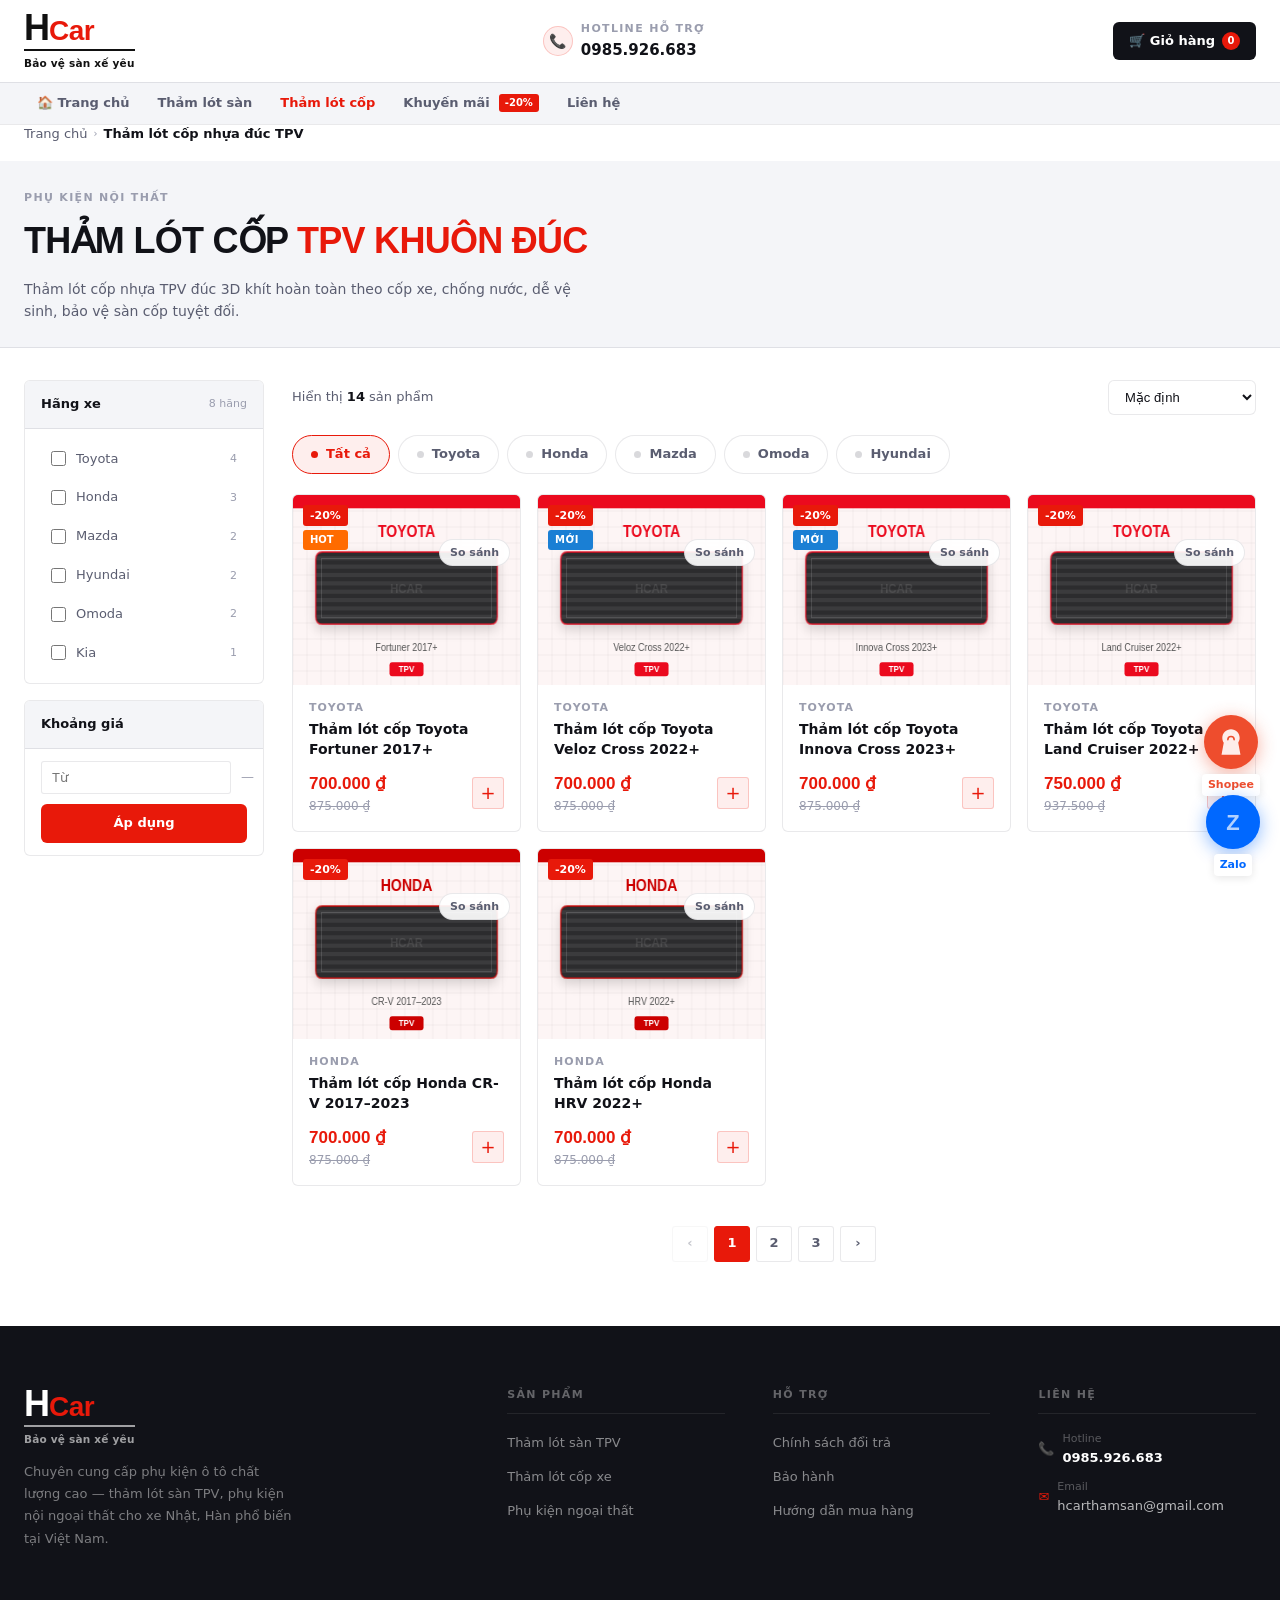
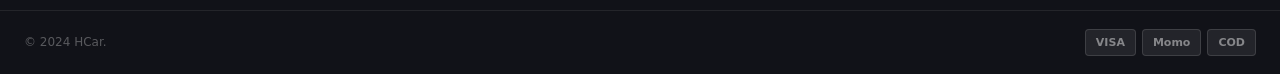
==== commit 7f26113b: "feat: add Shopee float button linking to shopee.vn/hungta432 Co-Authored-By: Claude Sonnet 4.6 <nore" ====
--- a/categories/tham-lot-cop-nhua-duc-tpe.html
+++ b/categories/tham-lot-cop-nhua-duc-tpe.html
@@ -4,6 +4,7 @@
   <meta charset="UTF-8">
   <meta name="viewport" content="width=device-width, initial-scale=1.0">
   <title>Thảm lót cốp nhựa đúc TPV — HCar</title>
+    <link rel="icon" href="../favicon.svg" type="image/svg+xml">
   <link rel="stylesheet" href="../styles.css">
 </head>
 <body>
@@ -273,7 +274,15 @@
 </div>
 
 <!-- #7 Zalo Widget -->
-<a href="https://zalo.me/0985926683" target="_blank" rel="noopener" class="zalo-float" aria-label="Chat Zalo với HCar">
+<a href="https://shopee.vn/hungta432" target="_blank" rel="noopener" class="shopee-float" aria-label="Mua hàng trên Shopee HCar">
+  <div class="shopee-float-btn">
+    <svg viewBox="0 0 38 38" fill="none" xmlns="http://www.w3.org/2000/svg">
+      <path d="M19 3C12.925 3 8 7.925 8 14c0 2.21.672 4.263 1.822 5.972L7 35h24l-2.822-15.028A11 11 0 0 0 30 14c0-6.075-4.925-11-11-11z" fill="#fff" opacity=".9"/>
+      <path d="M15 16c0-2.21 1.79-4 4-4s4 1.79 4 4" stroke="#EE4D2D" stroke-width="2" stroke-linecap="round"/>
+    </svg>
+  </div>
+  <div class="shopee-float-label">Shopee</div>
+</a><a href="https://zalo.me/0985926683" target="_blank" rel="noopener" class="zalo-float" aria-label="Chat Zalo với HCar">
   <div class="zalo-float-pulse"></div>
   <div class="zalo-float-btn">Z</div>
   <div class="zalo-float-label">Zalo</div>
--- a/styles.css
+++ b/styles.css
@@ -900,6 +900,20 @@
   background: rgba(0,104,255,0.3); animation: zalo-pulse 2s infinite;
 }
 @keyframes zalo-pulse { 0%{transform:scale(1);opacity:0.8} 100%{transform:scale(1.7);opacity:0} }
+.shopee-float {
+  position: fixed; bottom: 104px; right: 20px; z-index: 998;
+  display: flex; flex-direction: column; align-items: center; gap: 5px;
+  text-decoration: none;
+}
+.shopee-float-btn {
+  width: 54px; height: 54px; background: #EE4D2D; border-radius: 50%;
+  display: flex; align-items: center; justify-content: center;
+  box-shadow: 0 4px 18px rgba(238,77,45,0.45);
+  transition: transform 0.2s, box-shadow 0.2s;
+}
+.shopee-float-btn:hover { transform: scale(1.1); box-shadow: 0 6px 24px rgba(238,77,45,0.6); }
+.shopee-float-btn svg { width: 30px; height: 30px; }
+.shopee-float-label { font-size: 11px; font-weight: 700; color: #EE4D2D; background: #fff; padding: 2px 6px; border-radius: 4px; box-shadow: 0 2px 8px rgba(0,0,0,0.1); }
 
 /* ══════════════════════════════════════════════
    #4 STICKY MOBILE CTA
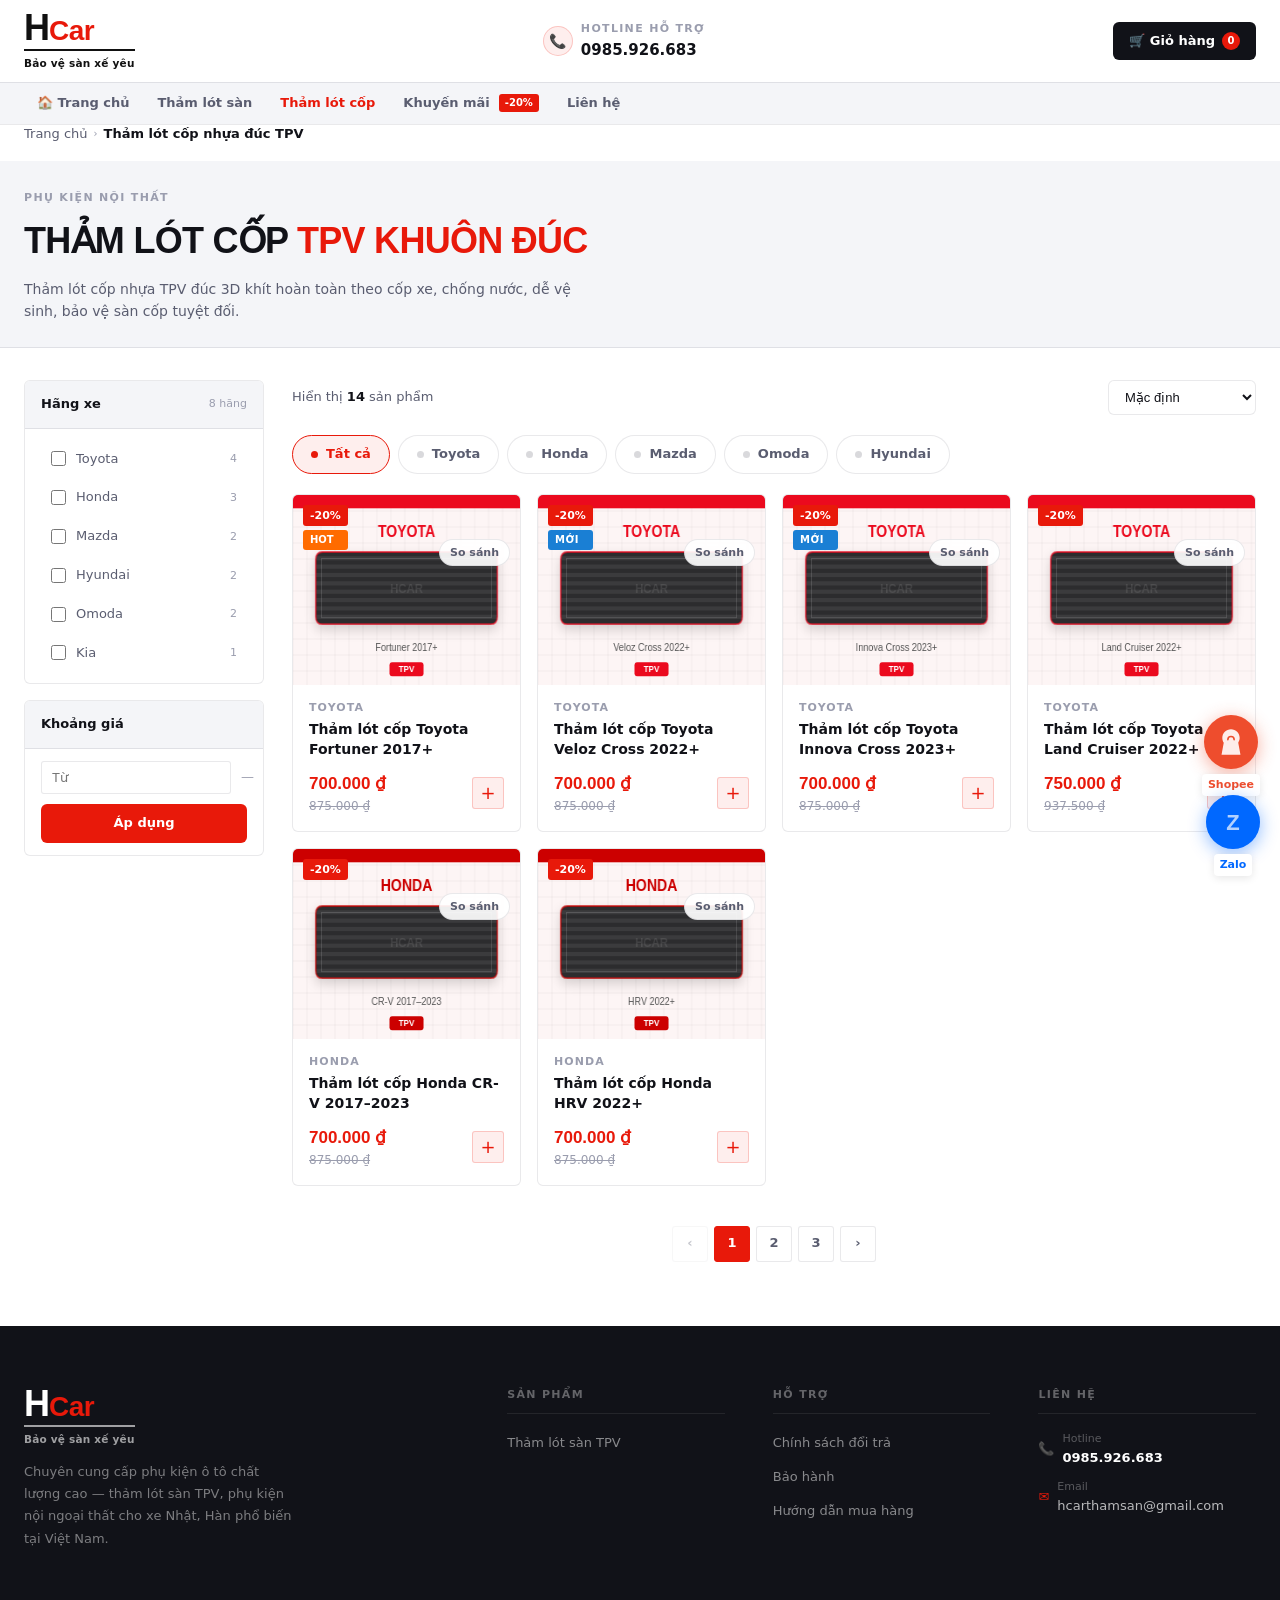
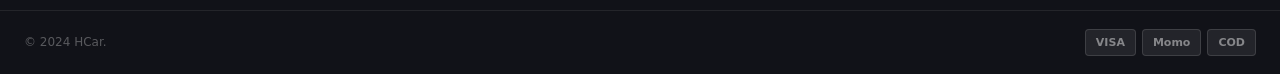
==== commit b055fd77: "fix: keep only 'Thảm lót sàn TPV' in footer product list Co-Authored-By: Claude Sonnet 4.6 <noreply@" ====
--- a/categories/tham-lot-cop-nhua-duc-tpe.html
+++ b/categories/tham-lot-cop-nhua-duc-tpe.html
@@ -103,7 +103,7 @@
       <a href="../index.html" class="logo footer-logo"><div class="logo-wordmark"><span class="logo-h">H</span><span class="logo-car">Car</span></div><div class="logo-rule"></div><div class="logo-tagline">Bảo vệ sàn xế yêu</div></a>
       <p>Chuyên cung cấp phụ kiện ô tô chất lượng cao — thảm lót sàn TPV, phụ kiện nội ngoại thất cho xe Nhật, Hàn phổ biến tại Việt Nam.</p>
     </div>
-    <div class="footer-col"><h4>Sản phẩm</h4><ul><li><a href="../categories/tham-lot-san-nhua-duc-tpe.html">Thảm lót sàn TPV</a></li><li><a href="../categories/tham-lot-cop-nhua-duc-tpe.html">Thảm lót cốp xe</a></li><li><a href="../categories/phu-kien-ngoai-that-o-to.html">Phụ kiện ngoại thất</a></li></ul></div>
+    <div class="footer-col"><h4>Sản phẩm</h4><ul><li><a href="../categories/tham-lot-san-nhua-duc-tpe.html">Thảm lót sàn TPV</a></li></ul></div>
     <div class="footer-col"><h4>Hỗ trợ</h4><ul><li><a href="#">Chính sách đổi trả</a></li><li><a href="#">Bảo hành</a></li><li><a href="#">Hướng dẫn mua hàng</a></li></ul></div>
     <div class="footer-col"><h4>Liên hệ</h4><ul><li><div class="footer-contact-row"><span class="icon">📞</span><div><div class="lbl">Hotline</div><strong>0985.926.683</strong></div></div></li><li><div class="footer-contact-row"><span class="icon">✉️</span><div><div class="lbl">Email</div>hcarthamsan@gmail.com</div></div></li></ul></div>
   </div>
